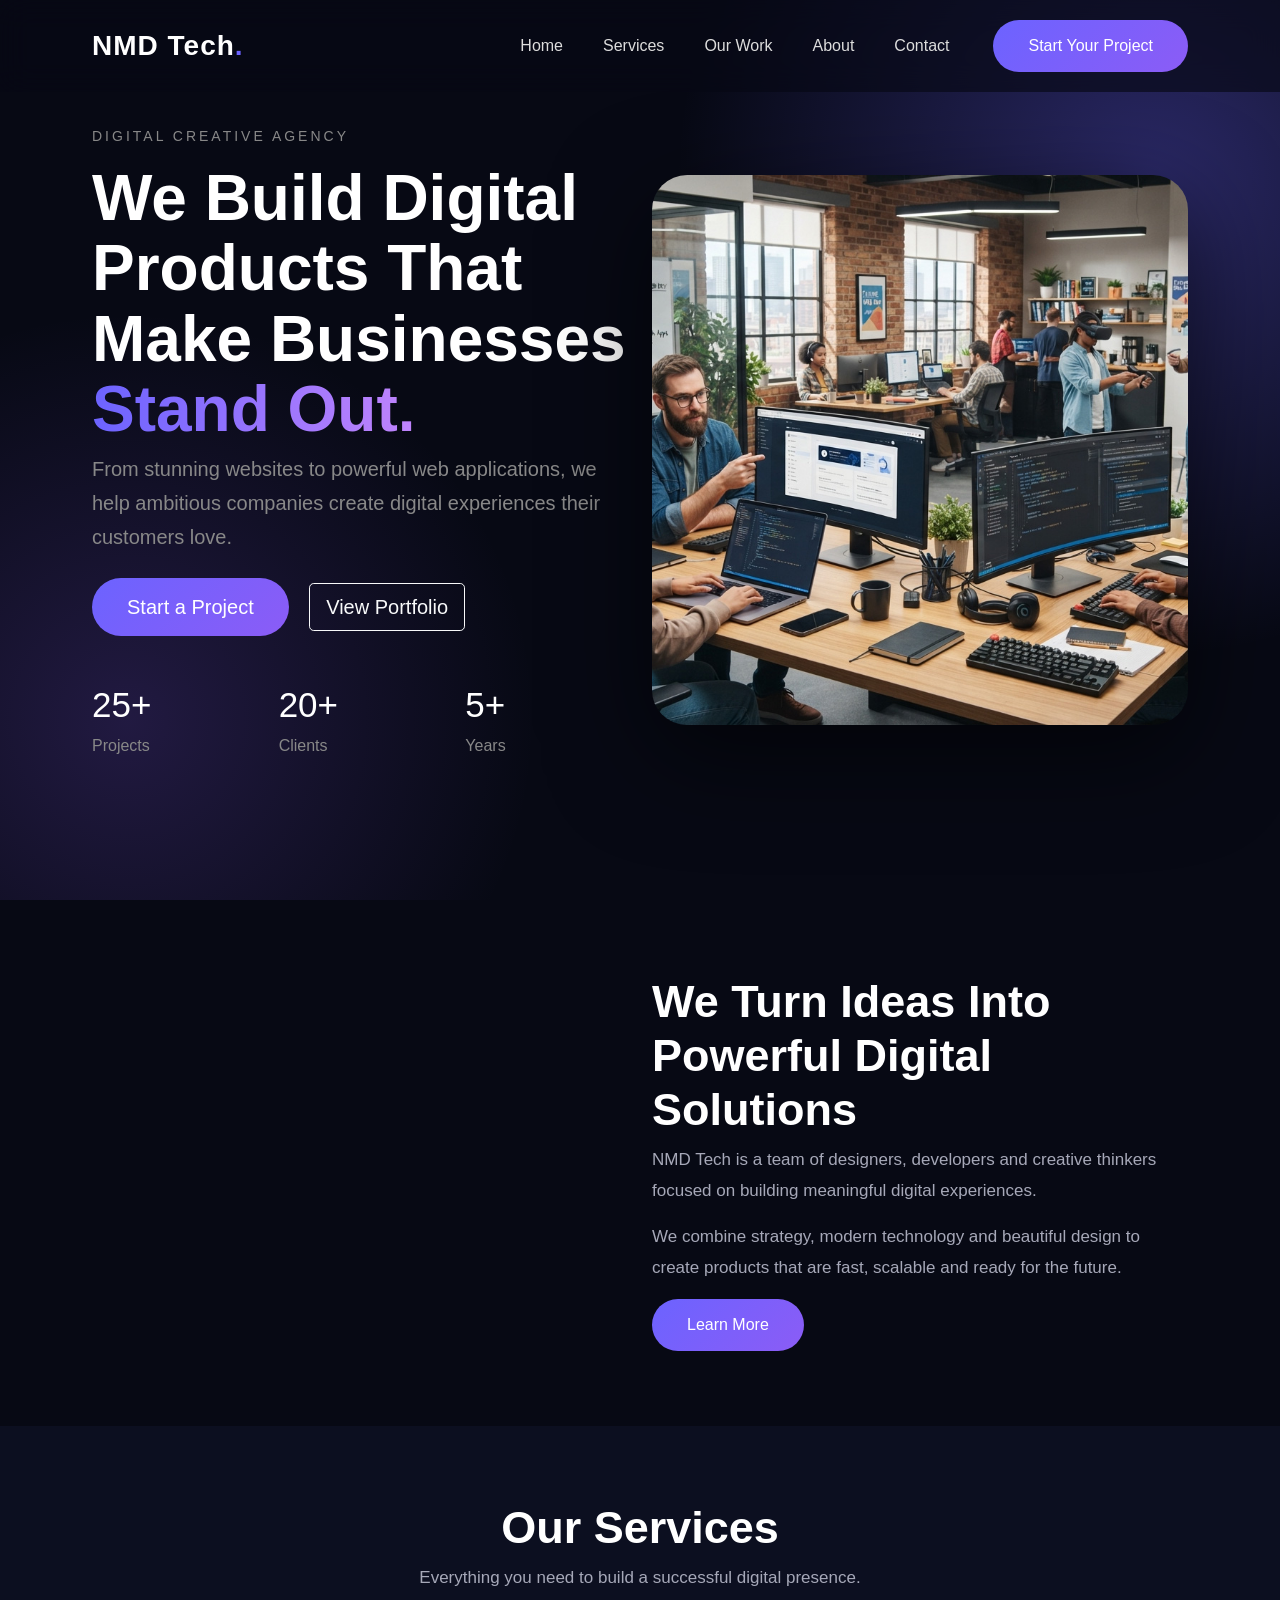
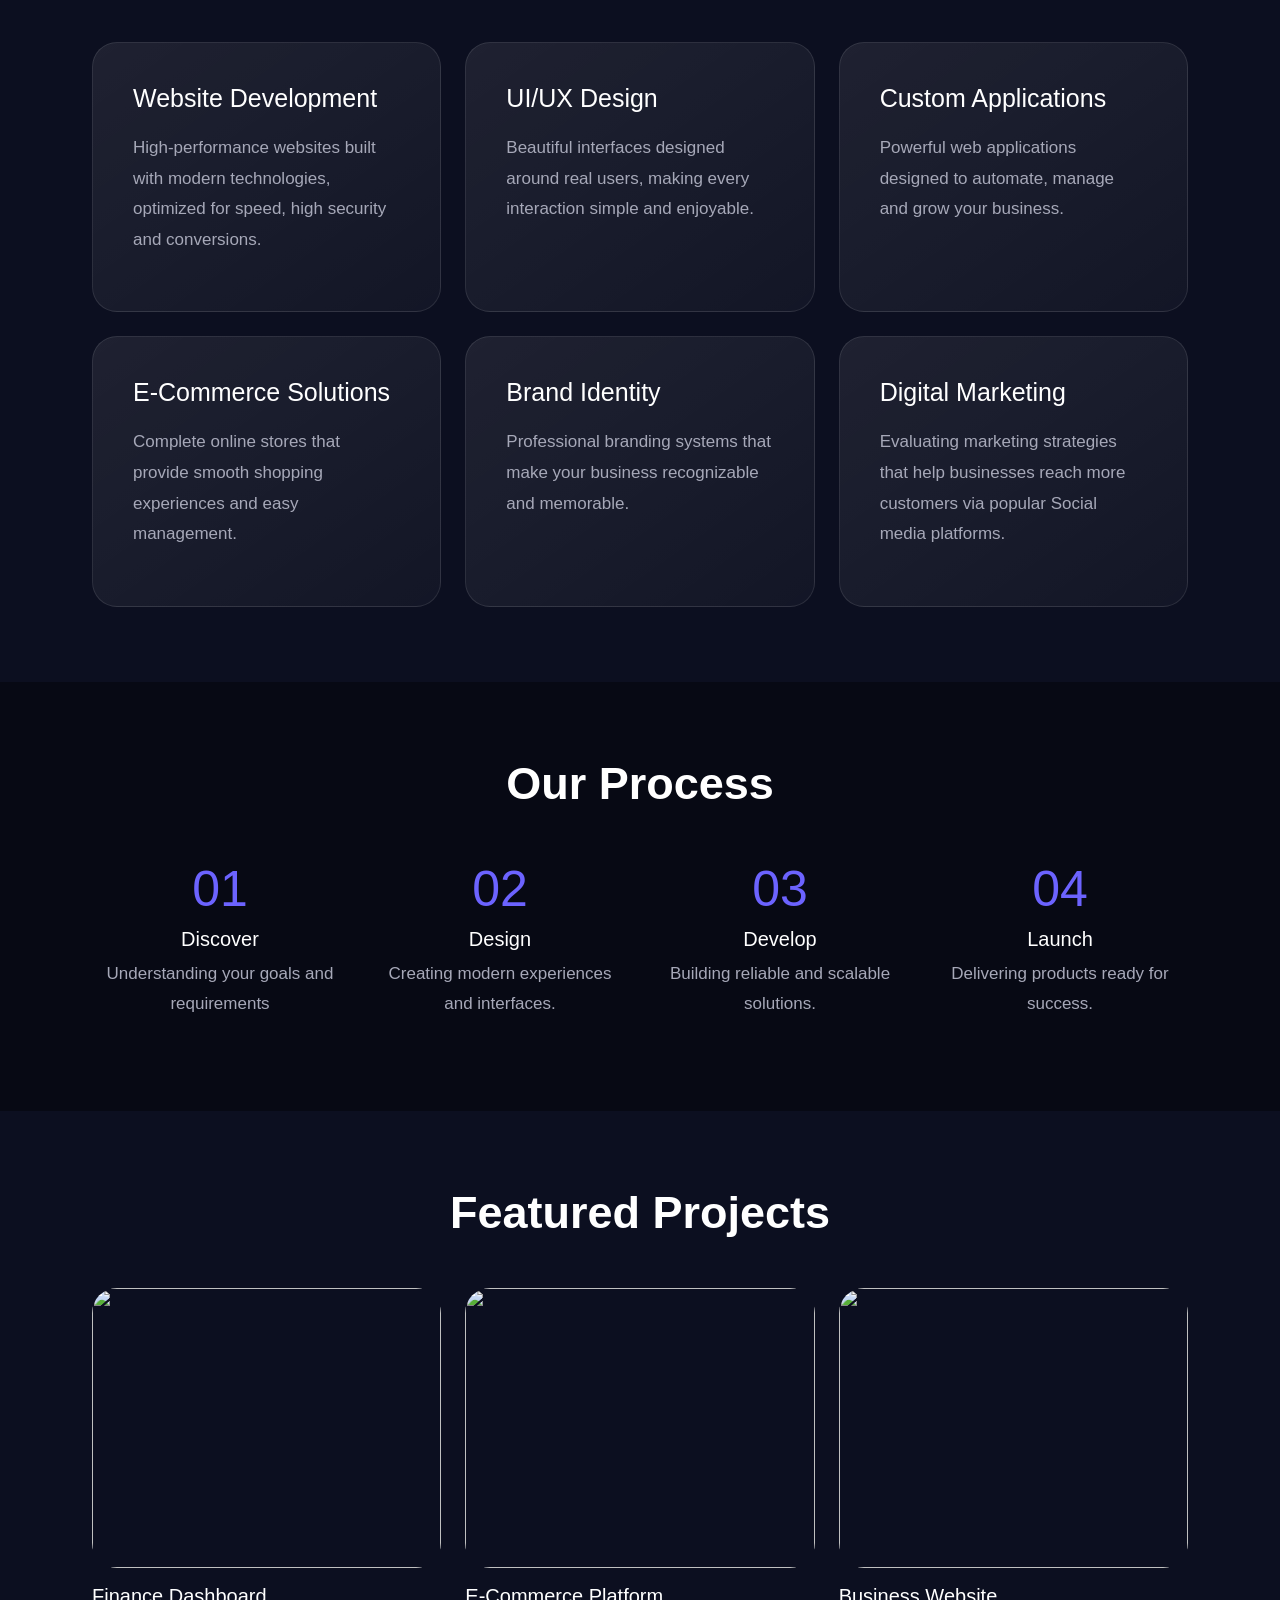
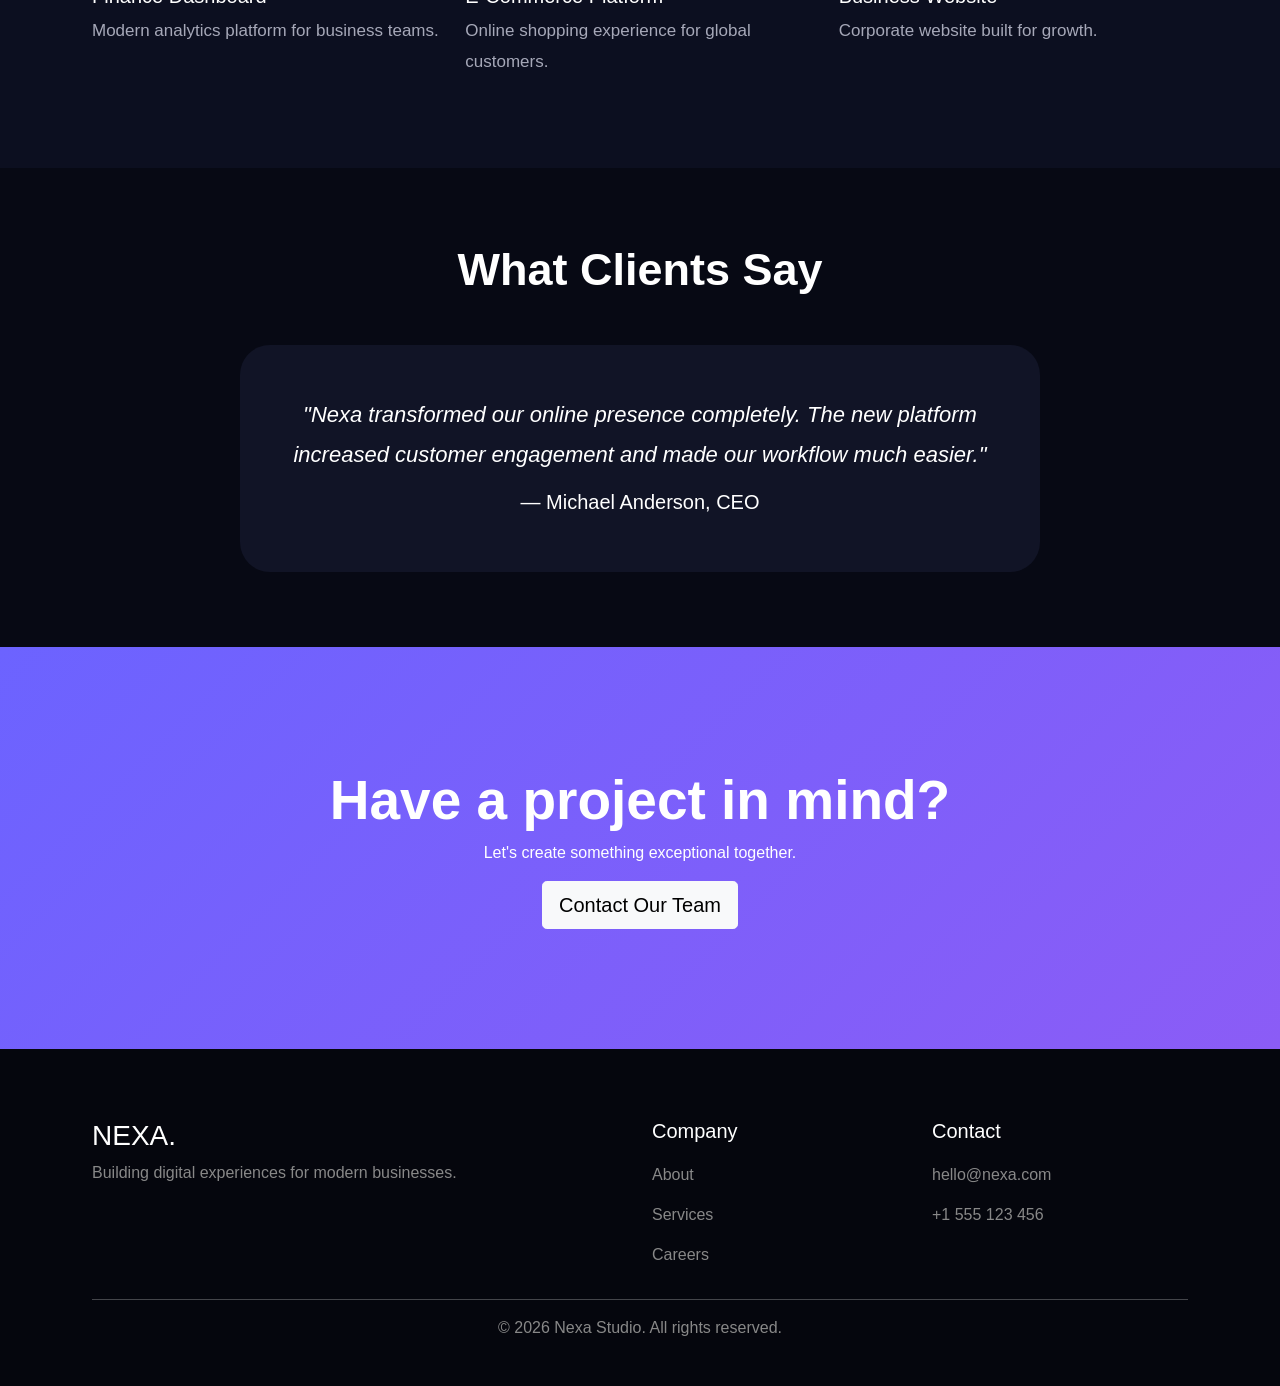
==== index.html @ 536f3138 "Fixed confliction" ====
<!DOCTYPE html>
<html lang="en">
<head>
    <meta charset="UTF-8">
    <meta name="viewport" content="width=device-width, initial-scale=1.0">
    <title>NMD Tech | Digital Experiences That Grow Brands</title>
    <link rel="stylesheet" href="/assets/css/bootstrap/bootstrap.css">
    <link rel="stylesheet" href="/assets/css/theme.css">
    <link rel="shortcut icon" href="favicon.ico" type="image/x-icon">
</head>

<body>

<!-- NAVBAR -->

<nav class="navbar navbar-expand-lg fixed-top navbar-dark">
    <div class="container">
        <a class="navbar-brand fw-bold fs-3" href="#">NMD Tech<span>.</span></a>
        <button class="navbar-toggler" data-bs-toggle="collapse" data-bs-target="#navbar">
            <span class="navbar-toggler-icon"></span>
        </button>

        <div class="collapse navbar-collapse" id="navbar">
            <ul class="navbar-nav ms-auto">
                <li class="nav-item">
                    <a class="nav-link" href="#">Home</a>
                </li>
                <li class="nav-item">
                    <a class="nav-link" href="#services">Services</a>
                </li>
                <li class="nav-item">
                    <a class="nav-link" href="#work">Our Work</a>
                </li>
                <li class="nav-item">
                    <a class="nav-link" href="#about">About</a>
                </li>
                <li class="nav-item">
                    <a class="nav-link" href="#contact">Contact</a>
                </li>
            </ul>
            <a class="btn btn-primary ms-lg-4">Start Your Project</a>
        </div>
    </div>
</nav>

<section class="hero">
    <div class="container py-5">
        <div class="row align-items-center">
            <div class="col-lg-6">
                <p class="badge-text">DIGITAL CREATIVE AGENCY</p>
                <h1>We Build Digital Products That Make Businesses <span>Stand Out.</span></h1>
                <p class="hero-text">From stunning websites to powerful web applications, we help ambitious companies create digital experiences their customers love.</p>

                <div class="mt-4">
                    <a href="#" class="btn btn-primary btn-lg me-3">Start a Project</a>
                    <a href="#" class="btn btn-outline-light btn-lg">View Portfolio</a>
                </div>

                <div class="row mt-5">
                    <div class="col-4">
                        <h3>25+</h3>
                        <p>Projects</p>
                    </div>
                    <div class="col-4">
                        <h3>20+</h3>
                        <p>Clients</p>
                    </div>
                    <div class="col-4">
                        <h3>5+</h3>
                        <p>Years</p>
                    </div>
                </div>
            </div>
            <div class="col-lg-6">
                <img class="hero-img" src="/assets/images/hero-cover.jpg" alt="">
            </div>
        </div>
    </div>
</section>


<section id="about" class="section">
    <div class="container">
        <div class="row align-items-center">
            <div class="col-lg-6">
                <img class="rounded-image" src="https://images.unsplash.com/photo-1552664730-d307ca884978" alt="">
            </div>

            <div class="col-lg-6">
                <h2>We Turn Ideas Into Powerful Digital Solutions</h2>
                <p>NMD Tech is a team of designers, developers and creative thinkers focused on building meaningful digital experiences.</p>
                <p>We combine strategy, modern technology and beautiful design to create products that are fast, scalable and ready for the future.</p>
                <a href="javascript:void(0)" class="btn btn-primary">Learn More</a>
            </div>

        </div>
    </div>
</section>


<!-- SERVICES -->
<section id="services" class="section dark-section">
    <div class="container">
        <h2 class="text-center">Our Services</h2>
        <p class="text-center subtitle">Everything you need to build a successful digital presence.</p>

        <div class="row g-4 mt-4">

            <div class="col-md-4">
                <div class="service-card">
                    <h4>Website Development</h4>
                    <p>High-performance websites built with modern technologies, optimized for speed, high security and conversions.</p>
                </div>
            </div>

            <div class="col-md-4">
                <div class="service-card">
                    <h4>UI/UX Design</h4>
                    <p>Beautiful interfaces designed around real users, making every interaction simple and enjoyable.</p>
                </div>
            </div>

            <div class="col-md-4">
                <div class="service-card">
                    <h4>Custom Applications</h4>
                    <p>Powerful web applications designed to automate, manage and grow your business.</p>
                </div>

            </div>

            <div class="col-md-4">
                <div class="service-card">
                    <h4>E-Commerce Solutions</h4>
                    <p>Complete online stores that provide smooth shopping experiences and easy management.</p>
                </div>
            </div>

            <div class="col-md-4">
                <div class="service-card">
                    <h4>Brand Identity</h4>
                    <p>Professional branding systems that make your business recognizable and memorable.</p>
                </div>
            </div>

            <div class="col-md-4">
                <div class="service-card">
                    <h4>Digital Marketing</h4>
                    <p>Evaluating marketing strategies that help businesses reach more customers via popular Social media platforms.</p>
                </div>
            </div>

        </div>
    </div>
</section>


<!-- PROCESS -->


<section class="section">


    <div class="container">


        <h2 class="text-center">Our Process</h2>



        <div class="row text-center mt-5">


            <div class="col-md-3">

                <h3>01</h3>

                <h5>Discover</h5>

                <p>Understanding your goals and requirements</p>

            </div>



            <div class="col-md-3">

                <h3>02</h3>

                <h5>Design</h5>

                <p>
                    Creating modern experiences and interfaces.
                </p>

            </div>



            <div class="col-md-3">

                <h3>03</h3>

                <h5>Develop</h5>

                <p>
                    Building reliable and scalable solutions.
                </p>

            </div>



            <div class="col-md-3">

                <h3>04</h3>

                <h5>Launch</h5>

                <p>
                    Delivering products ready for success.
                </p>

            </div>


        </div>

    </div>

</section>






<!-- WORK -->


<section id="work" class="dark-section section">


    <div class="container">


        <h2 class="text-center">
            Featured Projects
        </h2>



        <div class="row g-4 mt-4">


            <div class="col-md-4">

                <img class="project-img"
                     src="https://images.unsplash.com/photo-1460925895917-afdab827c52f">


                <h5 class="mt-3">
                    Finance Dashboard
                </h5>

                <p>
                    Modern analytics platform for business teams.
                </p>

            </div>



            <div class="col-md-4">

                <img class="project-img"
                     src="https://images.unsplash.com/photo-1559028012-481c04fa702d">


                <h5 class="mt-3">
                    E-Commerce Platform
                </h5>

                <p>
                    Online shopping experience for global customers.
                </p>

            </div>



            <div class="col-md-4">

                <img class="project-img"
                     src="https://images.unsplash.com/photo-1498050108023-c5249f4df085">


                <h5 class="mt-3">
                    Business Website
                </h5>

                <p>
                    Corporate website built for growth.
                </p>

            </div>


        </div>


    </div>

</section>






<!-- TESTIMONIAL -->


<section class="section">


    <div class="container text-center">


        <h2>
            What Clients Say
        </h2>


        <div class="testimonial mt-5">

            <p>
                "Nexa transformed our online presence completely.
                The new platform increased customer engagement and
                made our workflow much easier."
            </p>


            <h5>
                — Michael Anderson, CEO
            </h5>


        </div>


    </div>

</section>






<!-- CTA -->


<section id="contact" class="cta">


    <div class="container text-center">


        <h2>
            Have a project in mind?
        </h2>


        <p>
            Let's create something exceptional together.
        </p>


        <a class="btn btn-light btn-lg">
            Contact Our Team
        </a>


    </div>


</section>






<footer>


    <div class="container">


        <div class="row">


            <div class="col-md-6">

                <h3>
                    NEXA.
                </h3>

                <p>
                    Building digital experiences for modern businesses.
                </p>

            </div>


            <div class="col-md-3">

                <h5>
                    Company
                </h5>

                <p>About</p>
                <p>Services</p>
                <p>Careers</p>

            </div>


            <div class="col-md-3">

                <h5>
                    Contact
                </h5>

                <p>
                    hello@nexa.com
                </p>

                <p>
                    +1 555 123 456
                </p>

            </div>


        </div>


        <hr>


        <p class="text-center">
            © 2026 Nexa Studio. All rights reserved.
        </p>


    </div>


</footer>



<script src="/assets/js/bootstrap/bootstrap.bundle.min.js"></script>
<script src="/assets/js/user.js"></script>
</body>
</html>
---- assets/css/theme.css ----
:root {
    --primary: #6c63ff;
    --secondary: #8b5cf6;
    --dark: #070914;
    --dark-card: #111426;
    --text-muted: #a6a8b8;
}

* {
    margin:0;
    padding:0;
    box-sizing:border-box;
}

body {
    background:var(--dark);
    color:white;
    font-family: "Inter", "Segoe UI", Arial, sans-serif;
    overflow-x:hidden;
}

/* =====================
 BUTTONS
===================== */

.btn-primary {
    background: linear-gradient(135deg, #6c63ff, #8b5cf6);
    border:none;
    padding: 14px 35px;
    border-radius:50px;
}

.btn-primary:hover {
    transform:translateY(-3px);
}

/* =====================
 SECTIONS
===================== */

.section {
    padding:75px 0;
}

.dark-section {
    background:#0c0f20;
}

.section h2 {
    font-size:45px;
    font-weight:800;
}

.subtitle {
    color:var(--text-muted);
}


/* =====================
   NAVBAR
===================== */

.navbar {
    padding:20px 0;
    background: rgba(7,9,20,.65);
    backdrop-filter:blur(15px);
}

.navbar-brand {
    letter-spacing:1px;
}

.navbar-brand span {
    color:var(--primary);
}


.nav-link {
    color:#ddd !important;
    margin:0 12px;
    transition:.3s;
}

.nav-link:hover {
    color:white !important;
}

/* =====================
 HERO
===================== */

.hero {
    min-height:100vh;
    display:flex;
    align-items:center;
    background:
            radial-gradient(circle at 90% 20%, rgba(108,99,255,.35), transparent 35%),
            radial-gradient(circle at 10% 80%, rgba(139,92,246,.2), transparent 30%);
}

.badge-text {
    color:#aaa;
    letter-spacing:3px;
    font-size:14px;
}

.hero h1 {
    font-size:clamp(38px,5vw,65px);
    font-weight:800;
    line-height:1.1;
}

.hero h1 span {
    background: linear-gradient(90deg, #6c63ff, #c084fc);
    -webkit-background-clip:text;
    color:transparent;
}

.hero-text {
    color:var(--text-muted);
    font-size:20px;
    max-width:600px;
    line-height:1.7;
}

.hero-img {
    width:100%;
    height:550px;
    object-fit:cover;
    border-radius:35px;
    box-shadow: 0 30px 100px rgba(0,0,0,.6);
}

.hero h3 {
    color:white;
    font-size:35px;
}

.hero .row p {
    color:#888;
}


/* =====================
 ABOUT
===================== */

.rounded-image {
    width:100%;
    border-radius:30px;
}

.section p {
    color:var(--text-muted);
    line-height:1.8;
    font-size:17px;
}


/* =====================
 SERVICES
===================== */

.service-card {
    height:100%;
    padding:40px;
    background: linear-gradient(145deg, rgba(255,255,255,.08), rgba(255,255,255,.03));
    border: 1px solid rgba(255,255,255,.1);
    border-radius:25px;
    transition:.35s;
}

.service-card:hover {
    transform: translateY(-12px);
    border-color: rgba(108,99,255,.8);
    box-shadow: 0 20px 50px rgba(0,0,0,.3);
}

.service-card h4 {
    font-size:25px;
    margin-bottom:20px;
}



/* =====================
 PROCESS
===================== */


.section h3 {


    color:var(--primary);

    font-size:50px;


}



/* =====================
 PROJECTS
===================== */


.project-img {


    width:100%;

    height:280px;

    object-fit:cover;


    border-radius:25px;


    transition:.4s;


}



.project-img:hover {


    transform:scale(1.05);


}





/* =====================
 TESTIMONIAL
===================== */


.testimonial {


    max-width:800px;

    margin:auto;


    background:#111426;


    padding:50px;


    border-radius:30px;


}



.testimonial p {


    font-size:22px;

    color:white;

    font-style:italic;


}





/* =====================
 CTA
===================== */


.cta {


    padding:120px 0;


    background:


            linear-gradient(

                    135deg,

                    #6c63ff,

                    #8b5cf6

            );


}



.cta h2 {


    font-size:55px;

    font-weight:800;

}





/* =====================
 FOOTER
===================== */


footer {


    background:#05060d;


    padding:70px 0 30px;


}



footer h3 {


    color:white;

}



footer h5 {


    color:white;

    margin-bottom:20px;


}



footer p {


    color:#888;


}




/* =====================
 RESPONSIVE
===================== */


@media(max-width:991px){


    .hero {

        padding-top:120px;

    }


    .hero-img {

        margin-top:50px;

        height:400px;

    }


    .section h2 {

        font-size:35px;

    }



    .cta h2 {

        font-size:38px;

    }



}
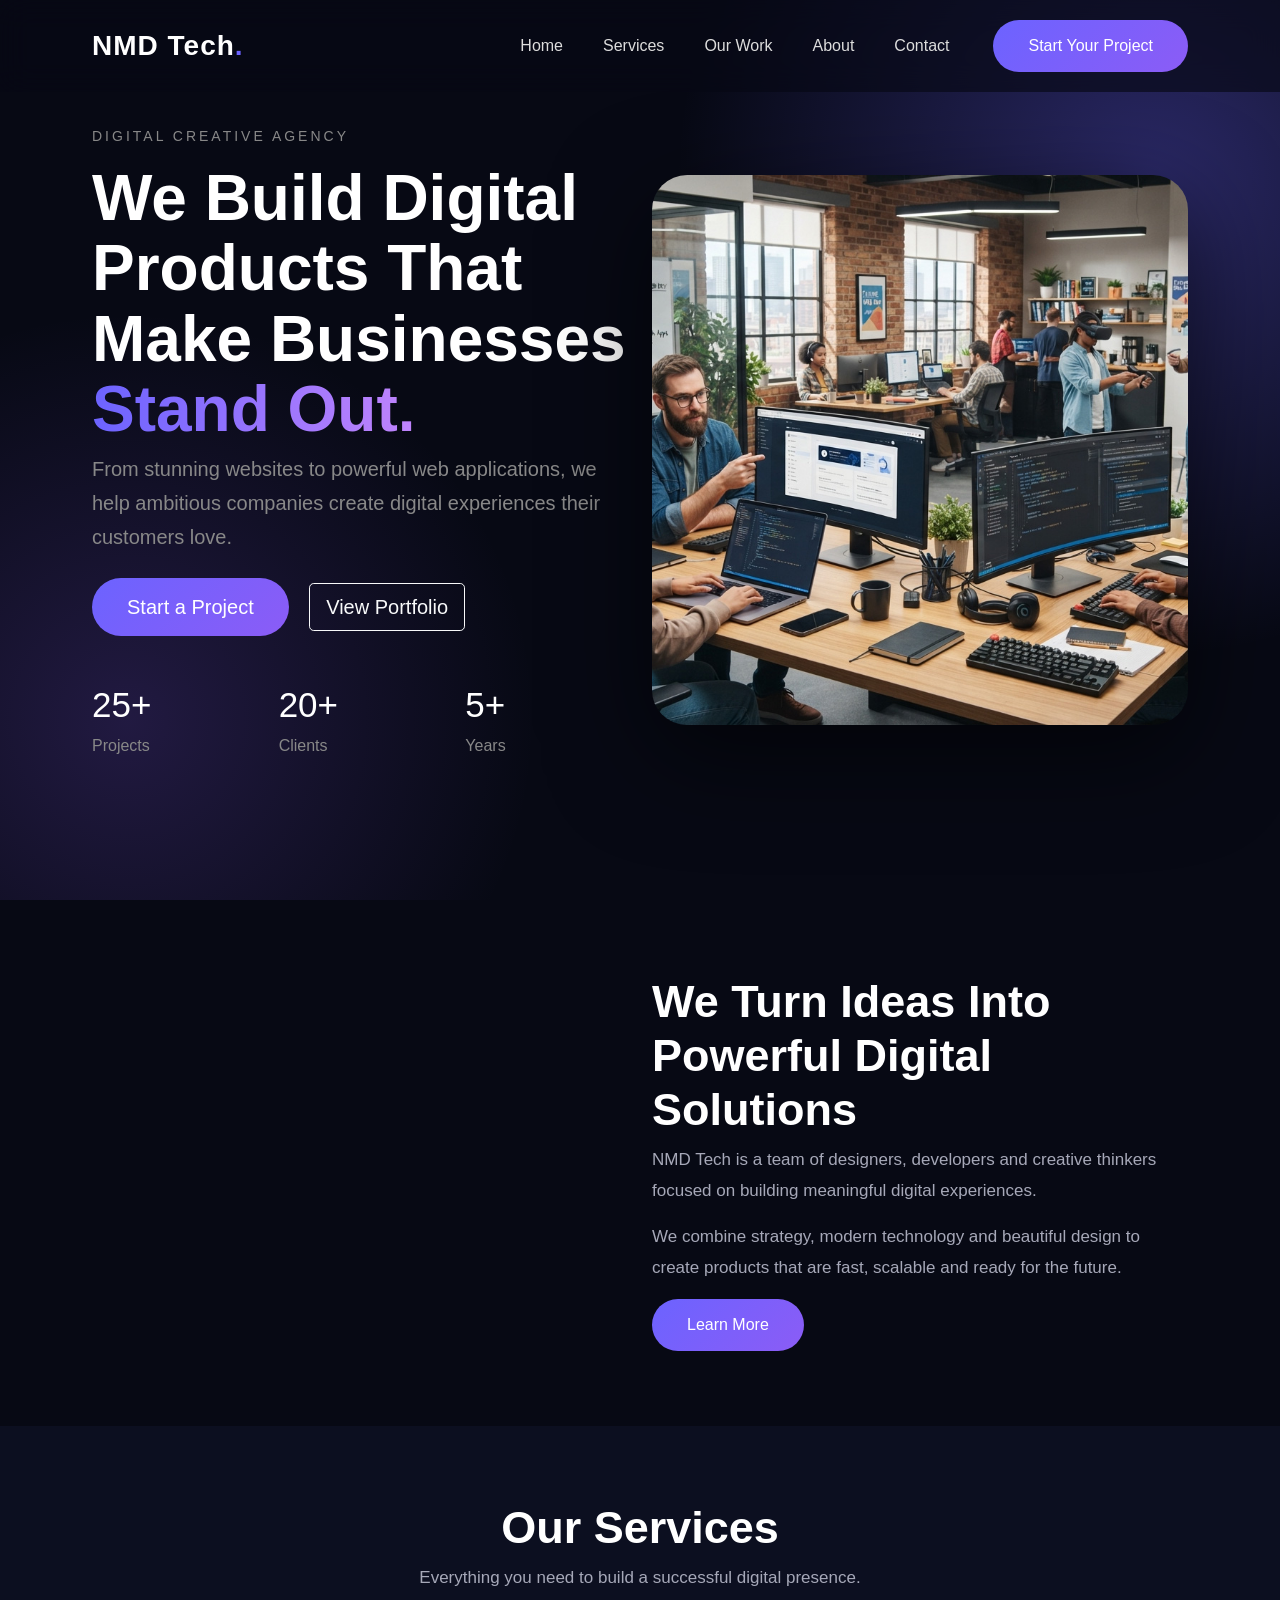
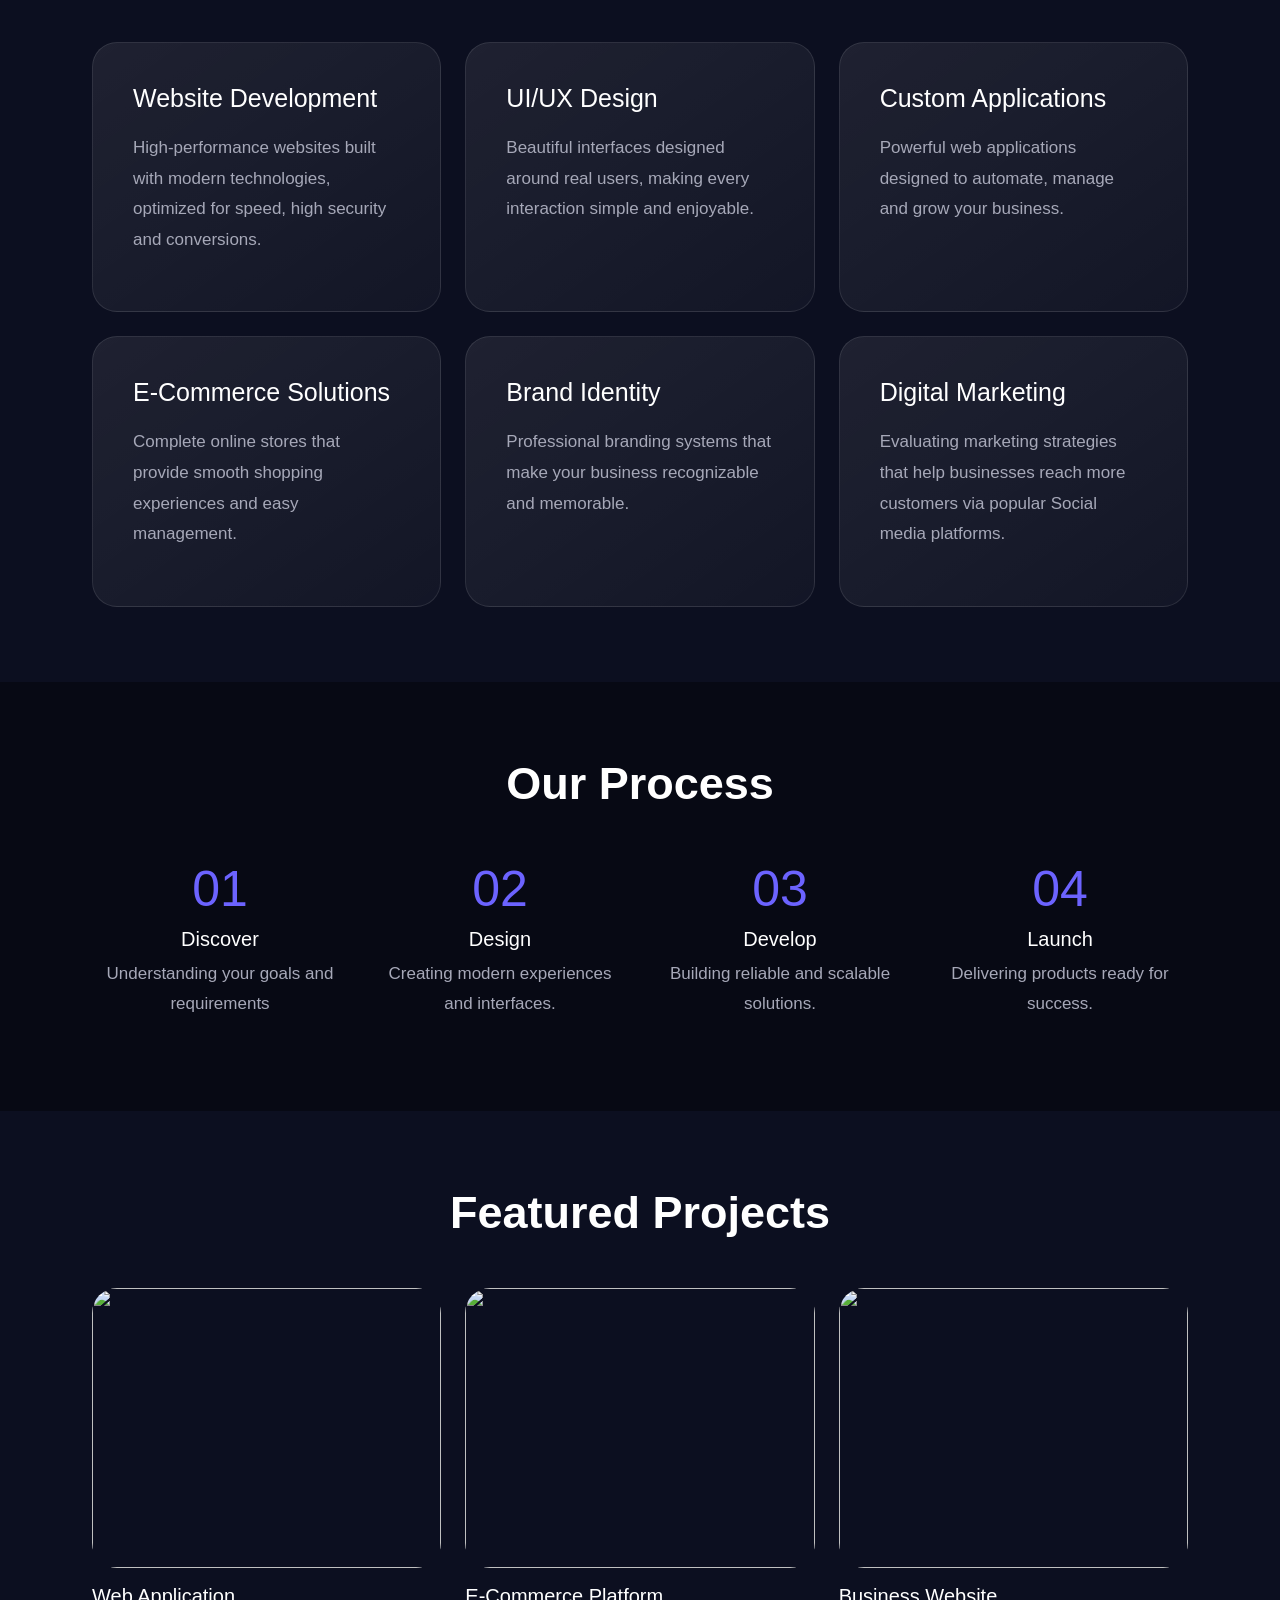
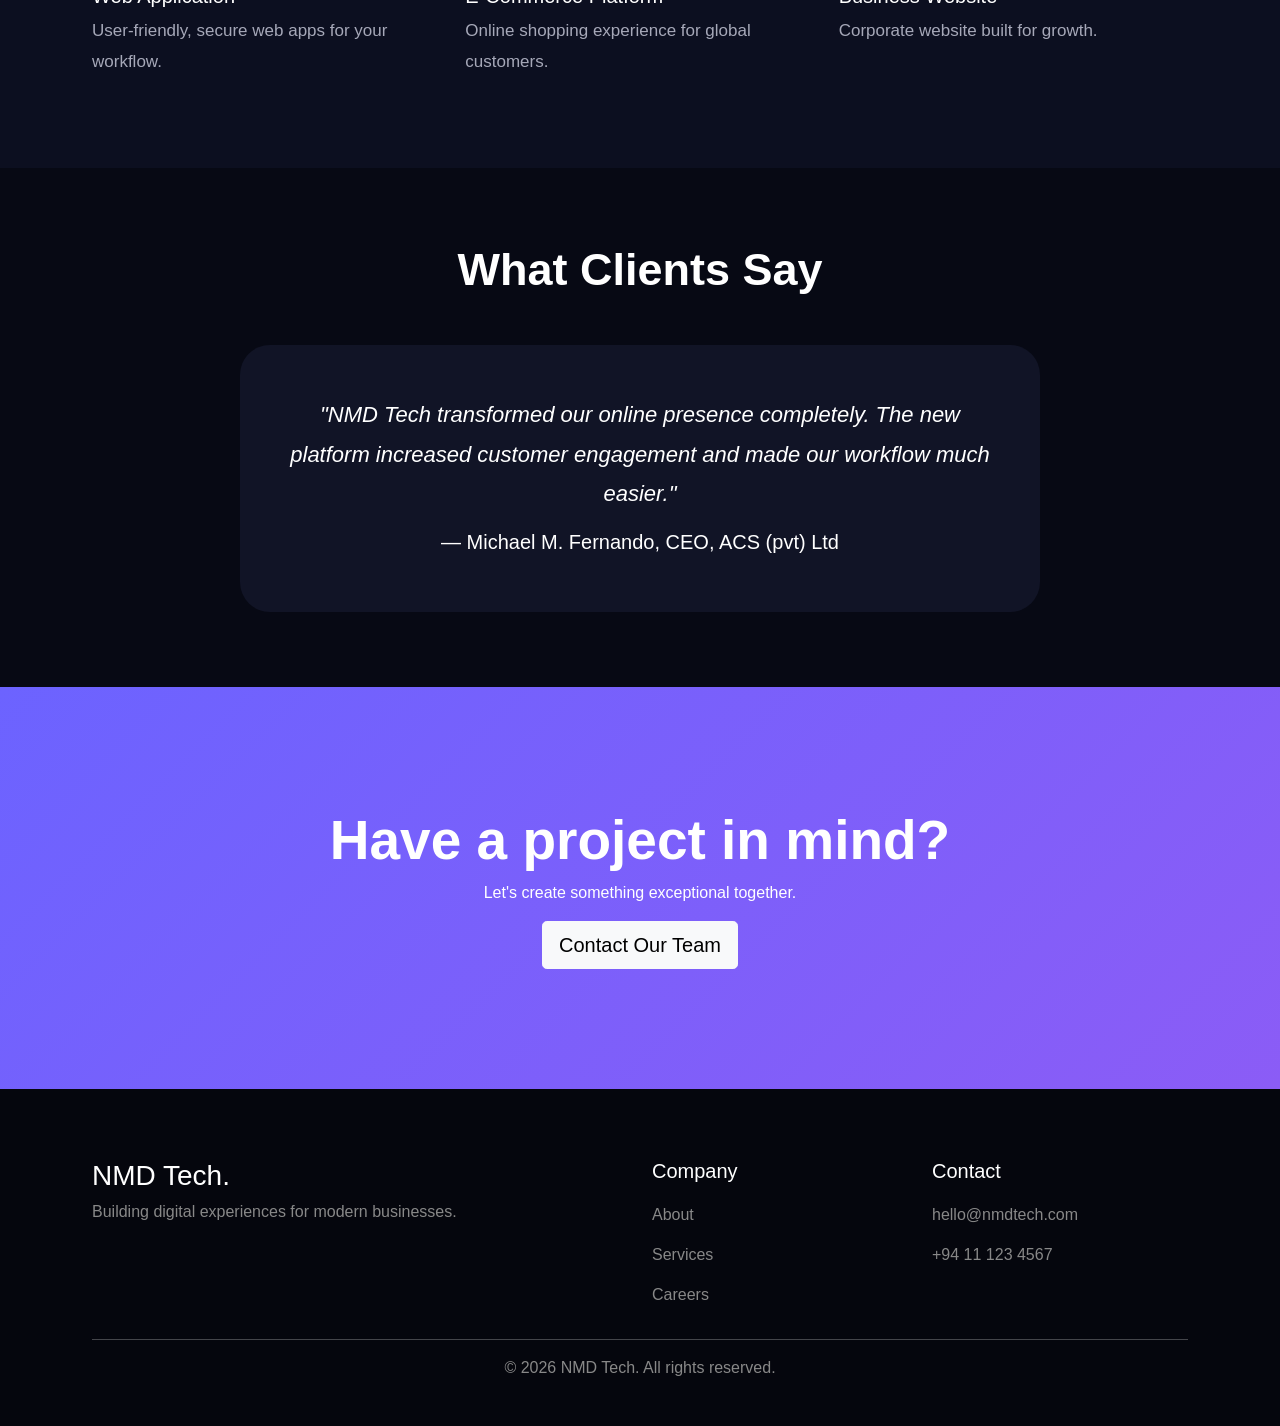
==== commit 04274e4e: "Refactored hompage to customer need" ====
--- a/index.html
+++ b/index.html
@@ -153,313 +153,114 @@
     </div>
 </section>
 
-
 <!-- PROCESS -->
 
-
 <section class="section">
-
-
-    <div class="container">
-
-
+    <div class="container">
         <h2 class="text-center">Our Process</h2>
-
-
-
         <div class="row text-center mt-5">
 
-
-            <div class="col-md-3">
-
+            <div class="col-md-3">
                 <h3>01</h3>
-
                 <h5>Discover</h5>
-
                 <p>Understanding your goals and requirements</p>
-
-            </div>
-
-
-
-            <div class="col-md-3">
-
+            </div>
+
+            <div class="col-md-3">
                 <h3>02</h3>
-
                 <h5>Design</h5>
-
-                <p>
-                    Creating modern experiences and interfaces.
-                </p>
-
-            </div>
-
-
-
-            <div class="col-md-3">
-
+                <p>Creating modern experiences and interfaces.</p>
+            </div>
+
+            <div class="col-md-3">
                 <h3>03</h3>
-
                 <h5>Develop</h5>
-
-                <p>
-                    Building reliable and scalable solutions.
-                </p>
-
-            </div>
-
-
-
-            <div class="col-md-3">
-
+                <p>Building reliable and scalable solutions.</p>
+            </div>
+
+            <div class="col-md-3">
                 <h3>04</h3>
-
                 <h5>Launch</h5>
-
-                <p>
-                    Delivering products ready for success.
-                </p>
-
-            </div>
-
-
-        </div>
-
-    </div>
-
-</section>
-
-
-
-
-
+                <p>Delivering products ready for success.</p>
+            </div>
+
+        </div>
+    </div>
+</section>
 
 <!-- WORK -->
-
-
 <section id="work" class="dark-section section">
-
-
-    <div class="container">
-
-
-        <h2 class="text-center">
-            Featured Projects
-        </h2>
-
-
-
+    <div class="container">
+        <h2 class="text-center">Featured Projects</h2>
         <div class="row g-4 mt-4">
 
-
-            <div class="col-md-4">
-
-                <img class="project-img"
-                     src="https://images.unsplash.com/photo-1460925895917-afdab827c52f">
-
-
-                <h5 class="mt-3">
-                    Finance Dashboard
-                </h5>
-
-                <p>
-                    Modern analytics platform for business teams.
-                </p>
-
-            </div>
-
-
-
-            <div class="col-md-4">
-
-                <img class="project-img"
-                     src="https://images.unsplash.com/photo-1559028012-481c04fa702d">
-
-
-                <h5 class="mt-3">
-                    E-Commerce Platform
-                </h5>
-
-                <p>
-                    Online shopping experience for global customers.
-                </p>
-
-            </div>
-
-
-
-            <div class="col-md-4">
-
-                <img class="project-img"
-                     src="https://images.unsplash.com/photo-1498050108023-c5249f4df085">
-
-
-                <h5 class="mt-3">
-                    Business Website
-                </h5>
-
-                <p>
-                    Corporate website built for growth.
-                </p>
-
-            </div>
-
-
-        </div>
-
-
-    </div>
-
-</section>
-
-
-
-
-
+            <div class="col-md-4">
+                <img class="project-img" src="https://images.unsplash.com/photo-1460925895917-afdab827c52f" alt="">
+                <h5 class="mt-3">Web Application</h5>
+                <p>User-friendly, secure web apps for your workflow.</p>
+            </div>
+
+            <div class="col-md-4">
+                <img class="project-img" src="https://images.unsplash.com/photo-1559028012-481c04fa702d" alt="">
+                <h5 class="mt-3">E-Commerce Platform</h5>
+                <p>Online shopping experience for global customers.</p>
+            </div>
+
+
+            <div class="col-md-4">
+                <img class="project-img" src="https://images.unsplash.com/photo-1498050108023-c5249f4df085" alt="">
+                <h5 class="mt-3">Business Website</h5>
+                <p>Corporate website built for growth.</p>
+            </div>
+
+        </div>
+    </div>
+</section>
 
 <!-- TESTIMONIAL -->
-
-
 <section class="section">
-
-
     <div class="container text-center">
-
-
-        <h2>
-            What Clients Say
-        </h2>
-
-
+        <h2>What Clients Say</h2>
         <div class="testimonial mt-5">
-
-            <p>
-                "Nexa transformed our online presence completely.
-                The new platform increased customer engagement and
-                made our workflow much easier."
-            </p>
-
-
-            <h5>
-                — Michael Anderson, CEO
-            </h5>
-
-
-        </div>
-
-
-    </div>
-
-</section>
-
-
-
-
-
+            <p>"NMD Tech transformed our online presence completely. The new platform increased customer engagement and made our workflow much easier."</p>
+            <h5>— Michael M. Fernando, CEO, ACS (pvt) Ltd</h5>
+        </div>
+    </div>
+</section>
 
 <!-- CTA -->
-
-
 <section id="contact" class="cta">
-
-
     <div class="container text-center">
-
-
-        <h2>
-            Have a project in mind?
-        </h2>
-
-
-        <p>
-            Let's create something exceptional together.
-        </p>
-
-
-        <a class="btn btn-light btn-lg">
-            Contact Our Team
-        </a>
-
-
-    </div>
-
-
-</section>
-
-
-
-
+        <h2>Have a project in mind?</h2>
+        <p>Let's create something exceptional together.</p>
+        <a class="btn btn-light btn-lg">Contact Our Team</a>
+    </div>
+</section>
 
 
 <footer>
-
-
-    <div class="container">
-
-
+    <div class="container">
         <div class="row">
-
-
             <div class="col-md-6">
-
-                <h3>
-                    NEXA.
-                </h3>
-
-                <p>
-                    Building digital experiences for modern businesses.
-                </p>
-
-            </div>
-
-
-            <div class="col-md-3">
-
-                <h5>
-                    Company
-                </h5>
-
+                <h3>NMD Tech.</h3>
+                <p>Building digital experiences for modern businesses.</p>
+            </div>
+            <div class="col-md-3">
+                <h5>Company</h5>
                 <p>About</p>
                 <p>Services</p>
                 <p>Careers</p>
-
-            </div>
-
-
-            <div class="col-md-3">
-
-                <h5>
-                    Contact
-                </h5>
-
-                <p>
-                    hello@nexa.com
-                </p>
-
-                <p>
-                    +1 555 123 456
-                </p>
-
-            </div>
-
-
-        </div>
-
-
+            </div>
+            <div class="col-md-3">
+                <h5>Contact</h5>
+                <p>hello@nmdtech.com</p>
+                <p>+94 11 123 4567</p>
+            </div>
+        </div>
         <hr>
-
-
-        <p class="text-center">
-            © 2026 Nexa Studio. All rights reserved.
-        </p>
-
-
-    </div>
-
-
+        <p class="text-center">&copy; 2026 NMD Tech. All rights reserved.</p>
+    </div>
 </footer>
-
-
 
 <script src="/assets/js/bootstrap/bootstrap.bundle.min.js"></script>
 <script src="/assets/js/user.js"></script>
--- a/assets/css/theme.css
+++ b/assets/css/theme.css
@@ -189,53 +189,29 @@
 
 
 .section h3 {
-
-
     color:var(--primary);
-
     font-size:50px;
-
-
-}
-
-
+}
+
+.text-success-mod {
+    color: aquamarine !important;
+}
 
 /* =====================
  PROJECTS
 ===================== */
 
-
 .project-img {
-
-
     width:100%;
-
     height:280px;
-
     object-fit:cover;
-
-
     border-radius:25px;
-
-
     transition:.4s;
-
-
-}
-
-
+}
 
 .project-img:hover {
-
-
     transform:scale(1.05);
-
-
-}
-
-
-
-
+}
 
 /* =====================
  TESTIMONIAL
@@ -243,172 +219,72 @@
 
 
 .testimonial {
-
-
     max-width:800px;
-
     margin:auto;
-
-
     background:#111426;
-
-
     padding:50px;
-
-
     border-radius:30px;
-
-
-}
-
-
+}
 
 .testimonial p {
-
-
     font-size:22px;
-
-    color:white;
-
+    color:white;
     font-style:italic;
-
-
-}
-
-
-
-
+}
 
 /* =====================
  CTA
 ===================== */
-
-
 .cta {
-
-
     padding:120px 0;
-
-
-    background:
-
-
-            linear-gradient(
-
-                    135deg,
-
-                    #6c63ff,
-
-                    #8b5cf6
-
-            );
-
-
-}
-
-
+    background: linear-gradient(135deg, #6c63ff, #8b5cf6);
+}
 
 .cta h2 {
-
-
     font-size:55px;
-
     font-weight:800;
-
-}
-
-
-
-
+}
 
 /* =====================
  FOOTER
 ===================== */
-
-
 footer {
-
-
     background:#05060d;
-
-
     padding:70px 0 30px;
-
-
-}
-
-
+}
 
 footer h3 {
-
-
-    color:white;
-
-}
-
-
+    color:white;
+}
 
 footer h5 {
-
-
-    color:white;
-
+    color:white;
     margin-bottom:20px;
-
-
-}
-
-
+}
 
 footer p {
-
-
     color:#888;
-
-
-}
-
-
-
+}
 
 /* =====================
  RESPONSIVE
 ===================== */
 
-
 @media(max-width:991px){
-
-
     .hero {
-
         padding-top:120px;
-
-    }
-
+    }
 
     .hero-img {
-
         margin-top:50px;
-
         height:400px;
-
-    }
-
+    }
 
     .section h2 {
-
         font-size:35px;
-
-    }
-
-
+    }
 
     .cta h2 {
-
         font-size:38px;
-
-    }
-
-
-
+    }
 }
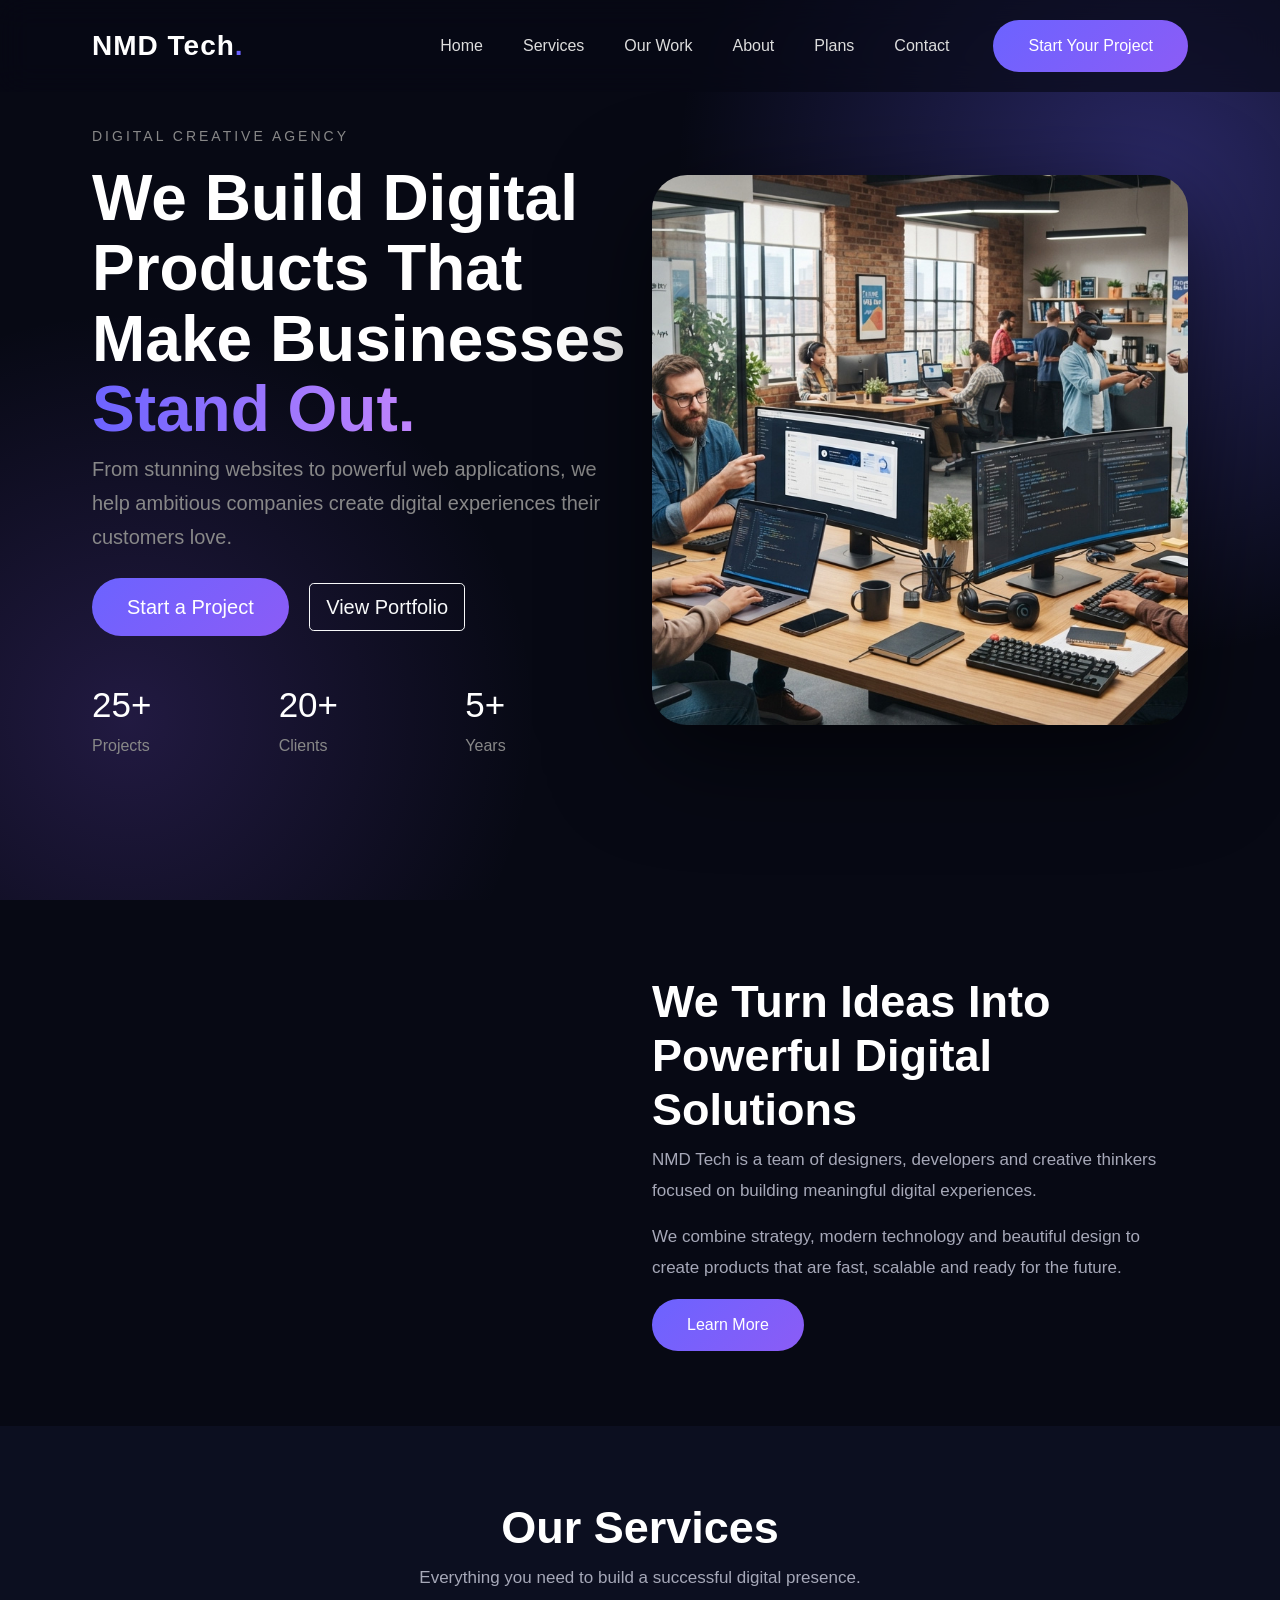
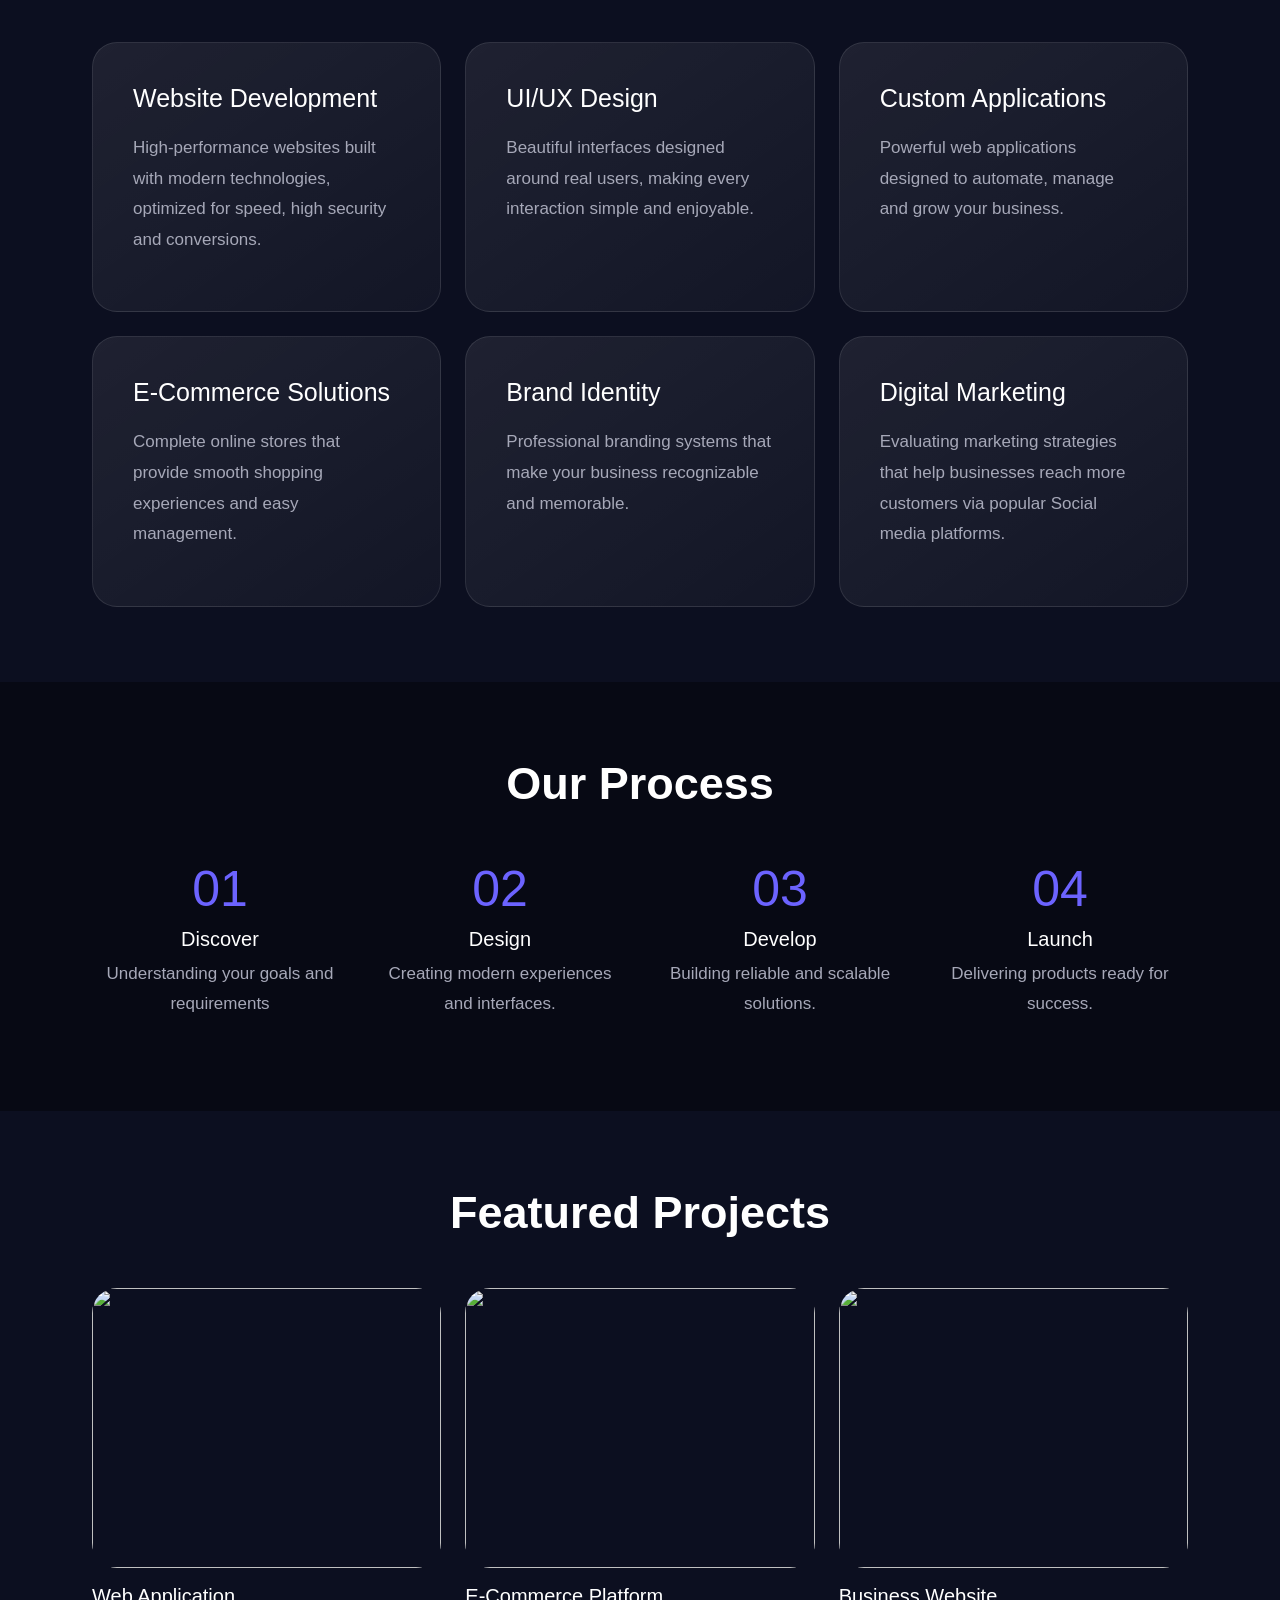
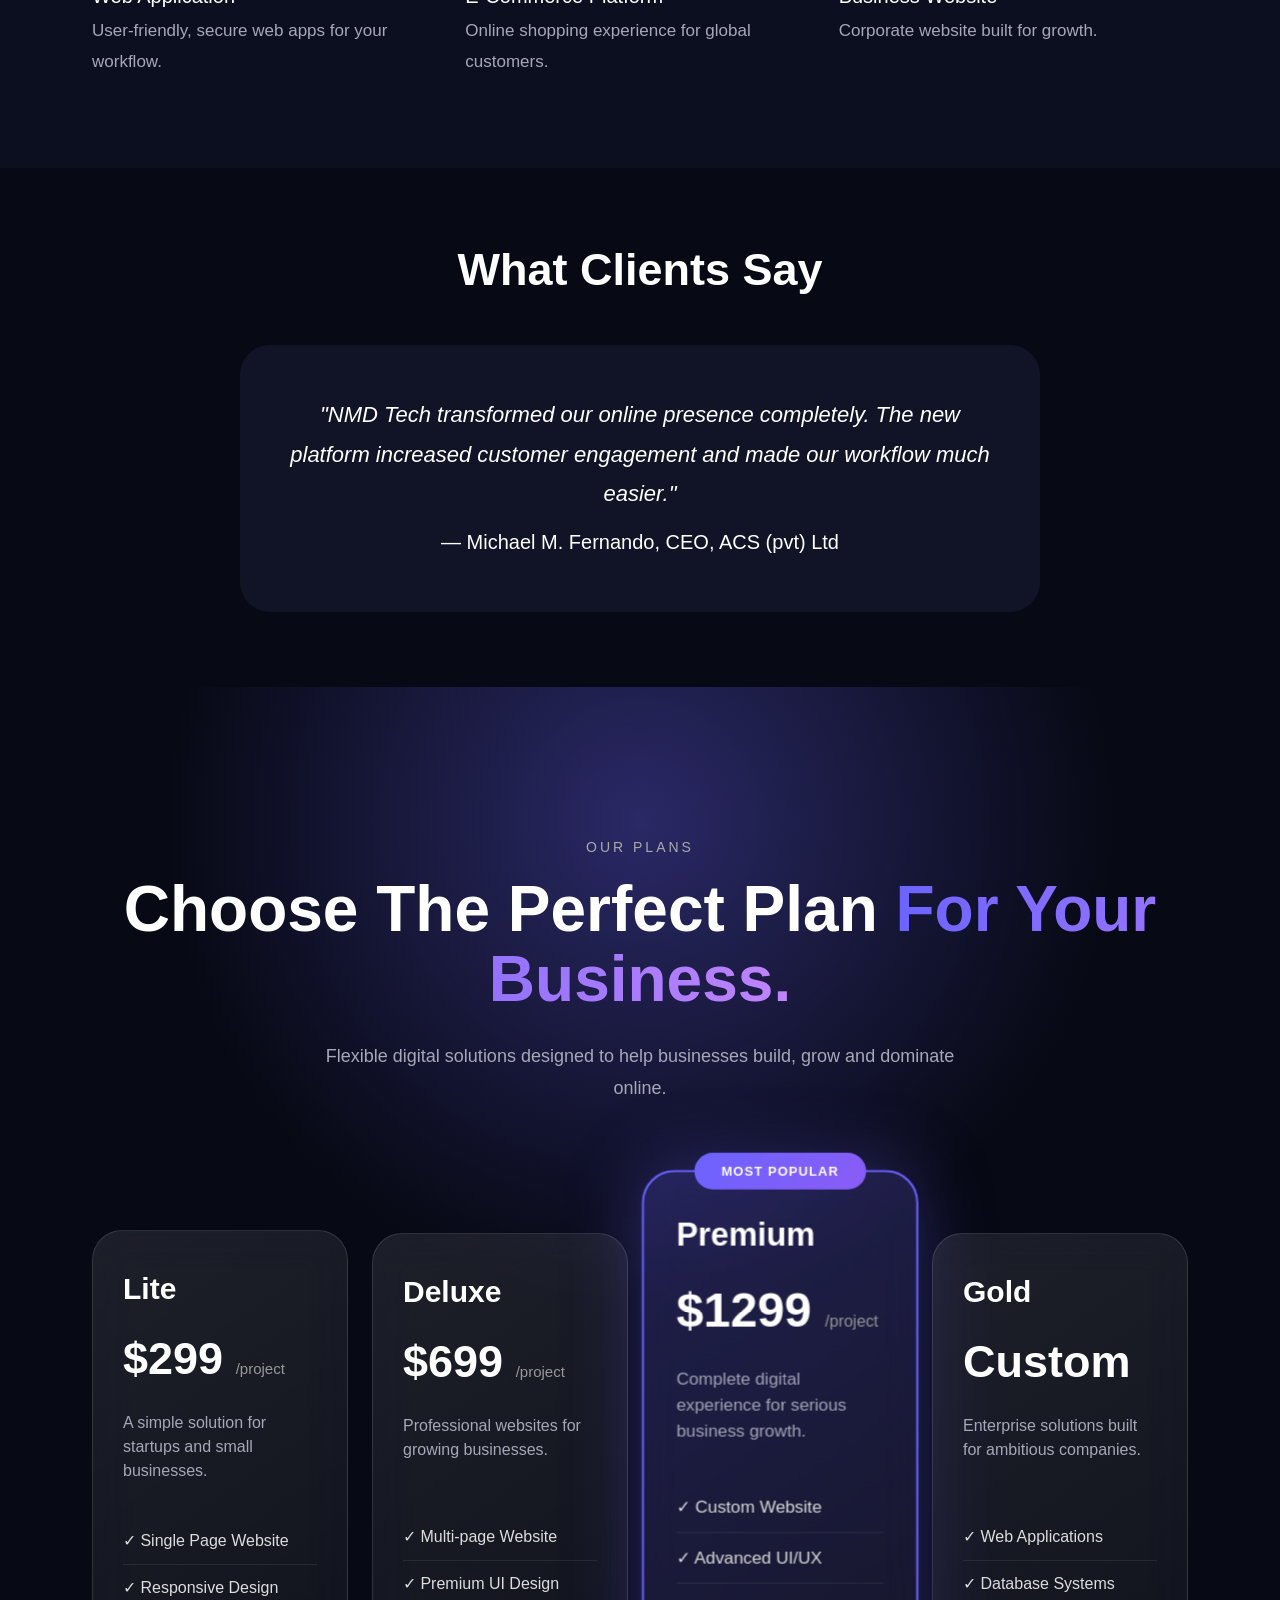
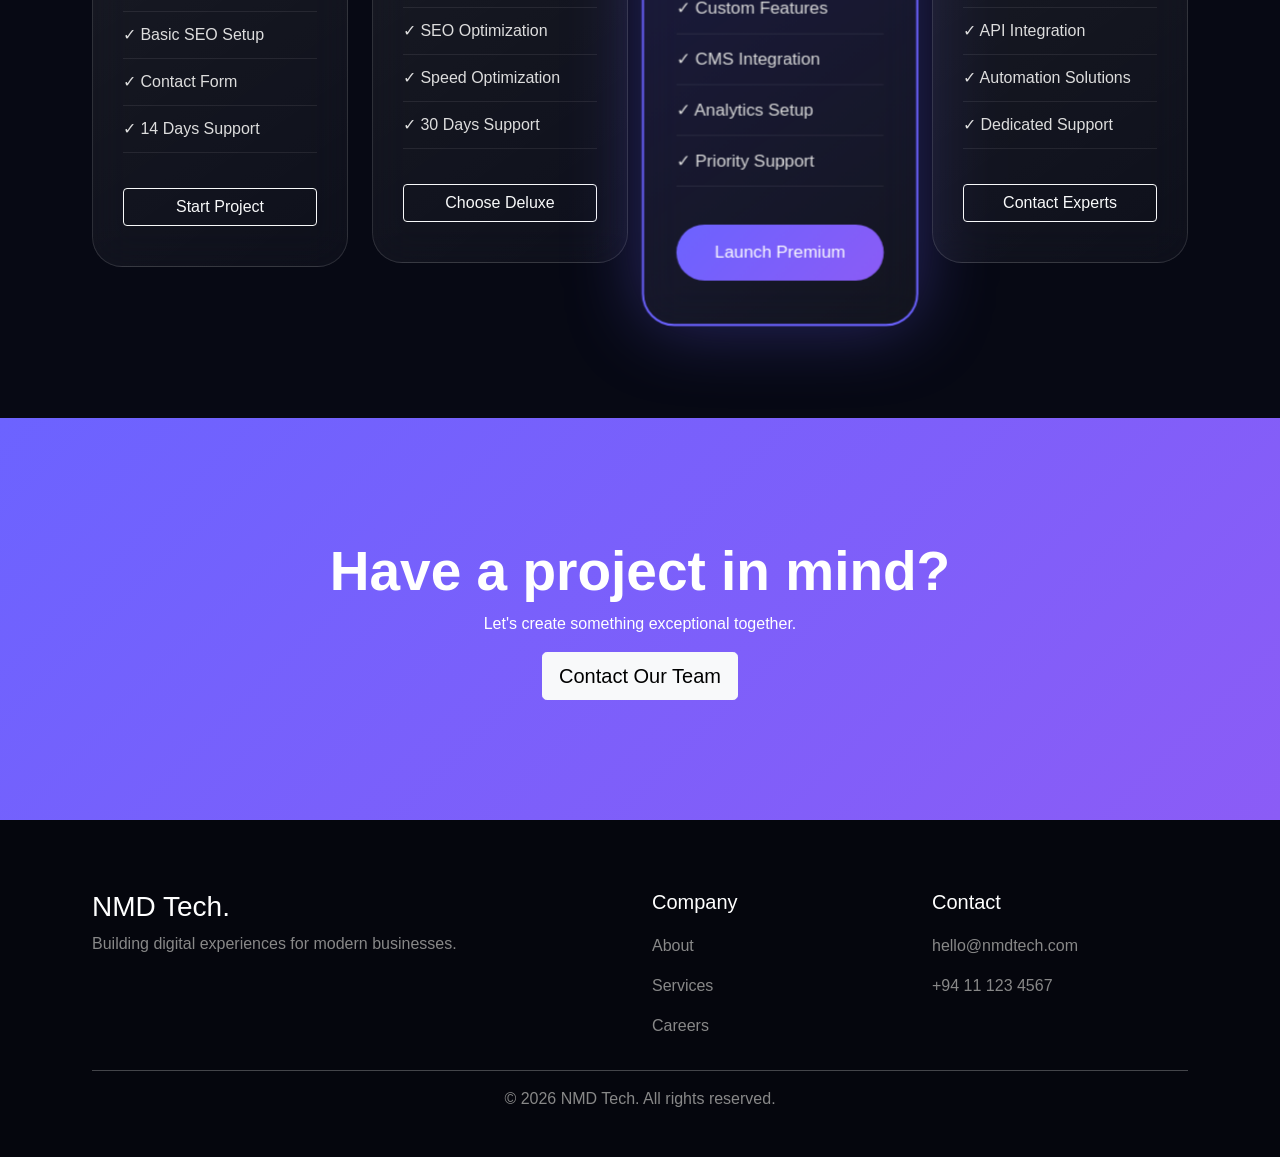
==== commit 77bc68ce: "Added plans to homepage and removed old plans page" ====
--- a/index.html
+++ b/index.html
@@ -35,10 +35,13 @@
                     <a class="nav-link" href="#about">About</a>
                 </li>
                 <li class="nav-item">
+                    <a class="nav-link" href="#pricing-plans">Plans</a>
+                </li>
+                <li class="nav-item">
                     <a class="nav-link" href="#contact">Contact</a>
                 </li>
             </ul>
-            <a class="btn btn-primary ms-lg-4">Start Your Project</a>
+            <a class="btn btn-primary ms-lg-4" href="contact.html">Start Your Project</a>
         </div>
     </div>
 </nav>
@@ -52,7 +55,7 @@
                 <p class="hero-text">From stunning websites to powerful web applications, we help ambitious companies create digital experiences their customers love.</p>
 
                 <div class="mt-4">
-                    <a href="#" class="btn btn-primary btn-lg me-3">Start a Project</a>
+                    <a href="contact.html" class="btn btn-primary btn-lg me-3">Start a Project</a>
                     <a href="#" class="btn btn-outline-light btn-lg">View Portfolio</a>
                 </div>
 
@@ -228,12 +231,321 @@
     </div>
 </section>
 
+
+
+<section id="pricing-plans">
+
+
+    <div class="container">
+
+
+
+        <div class="pricing-header text-center">
+
+
+            <p class="badge-text">
+                OUR PLANS
+            </p>
+
+
+            <h1>
+                Choose The Perfect Plan
+                <span>For Your Business.</span>
+            </h1>
+
+
+            <p>
+                Flexible digital solutions designed to help businesses
+                build, grow and dominate online.
+            </p>
+
+
+        </div>
+
+
+
+
+
+
+
+        <div class="row g-4 pricing-wrapper">
+
+
+
+
+
+            <!-- LITE -->
+
+
+            <div class="col-lg-3 col-md-6">
+
+
+                <div class="pricing-card">
+
+
+                    <h3>
+                        Lite
+                    </h3>
+
+
+                    <h2>
+                        $299
+                        <small>/project</small>
+                    </h2>
+
+
+                    <p>
+                        A simple solution for startups and small businesses.
+                    </p>
+
+
+                    <ul>
+
+                        <li>✓ Single Page Website</li>
+
+                        <li>✓ Responsive Design</li>
+
+                        <li>✓ Basic SEO Setup</li>
+
+                        <li>✓ Contact Form</li>
+
+                        <li>✓ 14 Days Support</li>
+
+                    </ul>
+
+
+                    <a href="/contact.html"
+                       class="btn btn-outline-light w-100">
+
+                        Start Project
+
+                    </a>
+
+
+                </div>
+
+
+            </div>
+
+
+
+
+
+
+
+            <!-- DELUXE -->
+
+
+            <div class="col-lg-3 col-md-6">
+
+
+                <div class="pricing-card">
+
+
+                    <h3>
+                        Deluxe
+                    </h3>
+
+
+                    <h2>
+                        $699
+                        <small>/project</small>
+                    </h2>
+
+
+                    <p>
+                        Professional websites for growing businesses.
+                    </p>
+
+
+                    <ul>
+
+                        <li>✓ Multi-page Website</li>
+
+                        <li>✓ Premium UI Design</li>
+
+                        <li>✓ SEO Optimization</li>
+
+                        <li>✓ Speed Optimization</li>
+
+                        <li>✓ 30 Days Support</li>
+
+                    </ul>
+
+
+                    <a href="/contact.html"
+                       class="btn btn-outline-light w-100">
+
+                        Choose Deluxe
+
+                    </a>
+
+
+                </div>
+
+
+            </div>
+
+
+
+
+
+
+
+
+
+            <!-- PREMIUM -->
+
+
+            <div class="col-lg-3 col-md-6">
+
+
+                <div class="pricing-card featured">
+
+
+                    <div class="popular">
+                        MOST POPULAR
+                    </div>
+
+
+
+                    <h3>
+                        Premium
+                    </h3>
+
+
+
+                    <h2>
+                        $1299
+                        <small>/project</small>
+                    </h2>
+
+
+
+                    <p>
+                        Complete digital experience for serious business growth.
+                    </p>
+
+
+
+
+                    <ul>
+
+                        <li>✓ Custom Website</li>
+
+                        <li>✓ Advanced UI/UX</li>
+
+                        <li>✓ Custom Features</li>
+
+                        <li>✓ CMS Integration</li>
+
+                        <li>✓ Analytics Setup</li>
+
+                        <li>✓ Priority Support</li>
+
+
+                    </ul>
+
+
+
+
+                    <a href="/contact.html"
+                       class="btn btn-primary w-100">
+
+                        Launch Premium
+
+                    </a>
+
+
+
+                </div>
+
+
+            </div>
+
+
+
+
+
+
+
+
+
+            <!-- GOLD -->
+
+
+            <div class="col-lg-3 col-md-6">
+
+
+                <div class="pricing-card">
+
+
+                    <h3>
+                        Gold
+                    </h3>
+
+
+                    <h2>
+                        Custom
+                    </h2>
+
+
+                    <p>
+                        Enterprise solutions built for ambitious companies.
+                    </p>
+
+
+                    <ul>
+
+                        <li>✓ Web Applications</li>
+
+                        <li>✓ Database Systems</li>
+
+                        <li>✓ API Integration</li>
+
+                        <li>✓ Automation Solutions</li>
+
+                        <li>✓ Dedicated Support</li>
+
+
+                    </ul>
+
+
+                    <a href="/contact.html"
+                       class="btn btn-outline-light w-100">
+
+                        Contact Experts
+
+                    </a>
+
+
+
+                </div>
+
+
+            </div>
+
+
+
+
+
+
+        </div>
+
+
+
+    </div>
+
+
+</section>
+
+
 <!-- CTA -->
 <section id="contact" class="cta">
     <div class="container text-center">
         <h2>Have a project in mind?</h2>
         <p>Let's create something exceptional together.</p>
-        <a class="btn btn-light btn-lg">Contact Our Team</a>
+        <a class="btn btn-light btn-lg" href="contact.html">Contact Our Team</a>
     </div>
 </section>
 
--- a/assets/css/theme.css
+++ b/assets/css/theme.css
@@ -266,10 +266,720 @@
     color:#888;
 }
 
+
+/* ==========================
+ CONTACT PAGE
+========================== */
+
+
+.contact-page{
+
+    min-height:100vh;
+
+    padding-top:150px;
+
+    padding-bottom:100px;
+
+
+    background:
+
+            radial-gradient(
+                    circle at 80% 20%,
+                    rgba(108,99,255,.35),
+                    transparent 35%
+            ),
+
+            radial-gradient(
+                    circle at 10% 80%,
+                    rgba(139,92,246,.25),
+                    transparent 30%
+            );
+
+}
+
+
+
+
+
+.contact-page h1{
+
+    font-size:clamp(40px,5vw,65px);
+
+    font-weight:800;
+
+    line-height:1.1;
+
+}
+
+
+
+.contact-page h1 span{
+
+    background:
+            linear-gradient(
+                    90deg,
+                    #6c63ff,
+                    #c084fc
+            );
+
+
+    -webkit-background-clip:text;
+
+    color:transparent;
+
+}
+
+
+
+.contact-description{
+
+    color:var(--text-muted);
+
+    font-size:19px;
+
+    line-height:1.8;
+
+    margin-top:25px;
+
+}
+
+
+
+
+
+.contact-info{
+
+    margin-top:45px;
+
+}
+
+
+
+.contact-info div{
+
+    margin-bottom:25px;
+
+}
+
+
+
+.contact-info h5{
+
+    font-size:18px;
+
+    color:white;
+
+}
+
+
+
+.contact-info p{
+
+    color:#999;
+
+}
+
+
+
+
+
+
+/* ==========================
+ PREMIUM FORM CARD
+========================== */
+
+
+#contact-form{
+
+
+    padding:50px;
+
+
+    background:
+
+            linear-gradient(
+                    145deg,
+                    rgba(255,255,255,.10),
+                    rgba(255,255,255,.03)
+            );
+
+
+    border:
+
+            1px solid rgba(255,255,255,.12);
+
+
+    border-radius:35px;
+
+
+    backdrop-filter:blur(20px);
+
+
+    box-shadow:
+
+            0 40px 100px rgba(0,0,0,.45);
+
+}
+
+
+
+#contact-form h2{
+
+    font-size:36px;
+
+    font-weight:800;
+
+    margin-bottom:35px;
+
+}
+
+
+
+
+
+
+#contact-form .form-control{
+
+
+    background:
+
+            rgba(255,255,255,.06);
+
+
+    border:
+
+            1px solid rgba(255,255,255,.15);
+
+
+    color:white;
+
+
+    padding:16px 20px;
+
+
+    border-radius:15px;
+
+
+    font-size:16px;
+
+
+}
+
+
+
+#contact-form .form-control::placeholder{
+
+    color:#999;
+
+}
+
+
+
+
+
+#contact-form .form-control:focus{
+
+
+    background:
+
+            rgba(255,255,255,.1);
+
+
+    border-color:#6c63ff;
+
+
+    box-shadow:
+
+            0 0 0 4px rgba(108,99,255,.2);
+
+
+    color:white;
+
+}
+
+
+
+
+
+#contact-form select option{
+
+    background:#111426;
+
+    color:white;
+
+}
+
+
+
+
+
+
+#contact-form button{
+
+
+    margin-top:10px;
+
+
+    padding:16px;
+
+
+    font-size:18px;
+
+
+}
+
+
+
+
+
+
+
+@media(max-width:991px){
+
+
+    .contact-page{
+
+        padding-top:120px;
+
+    }
+
+
+    #contact-form{
+
+        padding:30px;
+
+    }
+
+
+}
+
+
+
+
+
+
+/* ==========================
+   PRICING PAGE
+========================== */
+
+
+#pricing-plans{
+
+    min-height:100vh;
+
+    padding-top:150px;
+
+    padding-bottom:120px;
+
+
+    background:
+
+            radial-gradient(
+                    circle at 50% 10%,
+                    rgba(108,99,255,.35),
+                    transparent 35%
+            ),
+
+            var(--dark);
+
+}
+
+
+
+
+/* HEADER */
+
+
+.pricing-header h1{
+
+
+    font-size:clamp(40px,5vw,65px);
+
+    font-weight:800;
+
+    line-height:1.1;
+
+}
+
+
+
+.pricing-header h1 span{
+
+
+    background:
+
+            linear-gradient(
+                    90deg,
+                    #6c63ff,
+                    #c084fc
+            );
+
+
+    -webkit-background-clip:text;
+
+    color:transparent;
+
+
+}
+
+
+
+.pricing-header p:last-child{
+
+
+    max-width:650px;
+
+    margin:25px auto;
+
+    color:var(--text-muted);
+
+    font-size:18px;
+
+    line-height:1.8;
+
+
+}
+
+
+
+
+
+
+/* CARDS */
+
+
+.pricing-wrapper{
+
+
+    margin-top:70px;
+
+    align-items:center;
+
+
+}
+
+
+
+.pricing-card{
+
+
+    height:100%;
+
+    min-height:590px;
+
+
+    padding:40px 30px;
+
+
+    background:
+
+            linear-gradient(
+                    145deg,
+                    rgba(255,255,255,.09),
+                    rgba(255,255,255,.03)
+            );
+
+
+
+    border:
+
+            1px solid rgba(255,255,255,.12);
+
+
+
+    border-radius:30px;
+
+
+    backdrop-filter:blur(20px);
+
+
+    position:relative;
+
+
+    transition:.35s;
+
+
+
+}
+
+
+
+.pricing-card:hover{
+
+
+    transform:translateY(-12px);
+
+
+    border-color:#6c63ff;
+
+
+    box-shadow:
+
+            0 30px 80px rgba(0,0,0,.5);
+
+
+
+}
+
+
+
+
+
+.pricing-card h3{
+
+
+    font-size:30px;
+
+    font-weight:800;
+
+
+}
+
+
+
+
+.pricing-card h2{
+
+
+    font-size:45px;
+
+    font-weight:900;
+
+
+    margin:25px 0;
+
+
+}
+
+
+
+.pricing-card h2 small{
+
+
+    font-size:15px;
+
+    color:#999;
+
+    font-weight:400;
+
+
+}
+
+
+
+
+.pricing-card p{
+
+
+    color:var(--text-muted);
+
+    min-height:65px;
+
+
+}
+
+
+
+
+
+.pricing-card ul{
+
+
+    padding:0;
+
+    margin:35px 0;
+
+    list-style:none;
+
+
+}
+
+
+
+.pricing-card li{
+
+
+    padding:11px 0;
+
+
+    color:#ddd;
+
+
+    border-bottom:
+
+            1px solid rgba(255,255,255,.08);
+
+
+}
+
+
+
+
+
+
+
+/* FEATURED PLAN */
+
+
+.featured{
+
+
+    transform:scale(1.08);
+
+
+    border:
+
+            2px solid #6c63ff;
+
+
+
+    background:
+
+            linear-gradient(
+
+                    145deg,
+
+                    rgba(108,99,255,.25),
+
+                    rgba(255,255,255,.05)
+
+            );
+
+
+
+    box-shadow:
+
+
+            0 0 70px rgba(108,99,255,.35);
+
+
+
+}
+
+
+
+.featured:hover{
+
+
+    transform:
+
+            scale(1.08)
+            translateY(-12px);
+
+
+}
+
+
+
+
+
+.popular{
+
+
+    position:absolute;
+
+
+    top:-18px;
+
+
+    left:50%;
+
+
+    transform:translateX(-50%);
+
+
+
+    padding:8px 25px;
+
+
+
+    background:
+
+            linear-gradient(
+
+                    135deg,
+
+                    #6c63ff,
+
+                    #8b5cf6
+
+            );
+
+
+
+    border-radius:50px;
+
+
+    font-size:12px;
+
+
+    font-weight:800;
+
+
+    letter-spacing:1px;
+
+
+    white-space:nowrap;
+
+
+}
+
+
+
+
+
+@media(max-width:991px){
+
+
+    #pricing-plans{
+
+        padding-top:120px;
+
+    }
+
+
+
+    .pricing-wrapper{
+
+        margin-top:40px;
+
+    }
+
+
+
+    .featured{
+
+
+        transform:none;
+
+
+    }
+
+
+
+    .featured:hover{
+
+
+        transform:translateY(-12px);
+
+
+    }
+
+
+
+}
+
+
+
+
+
+
+
+
+
 /* =====================
  RESPONSIVE
 ===================== */
-
 @media(max-width:991px){
     .hero {
         padding-top:120px;
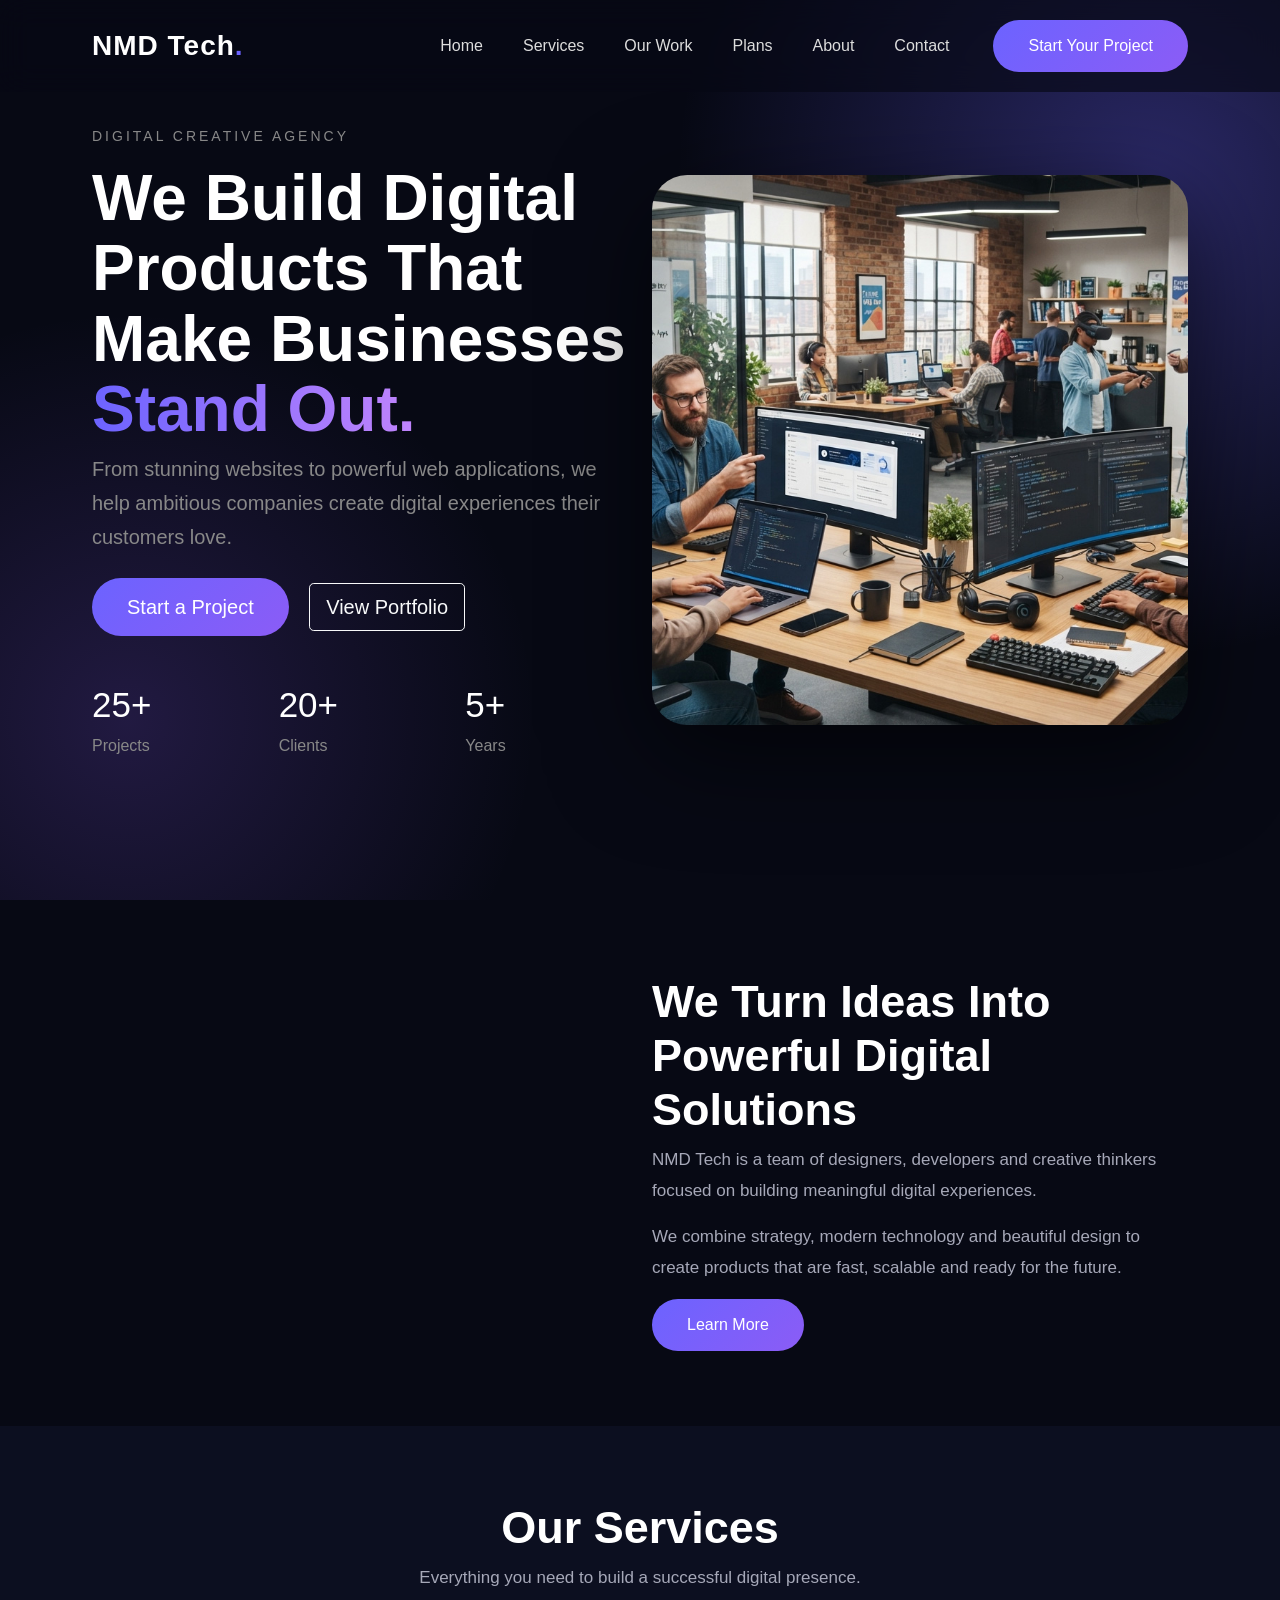
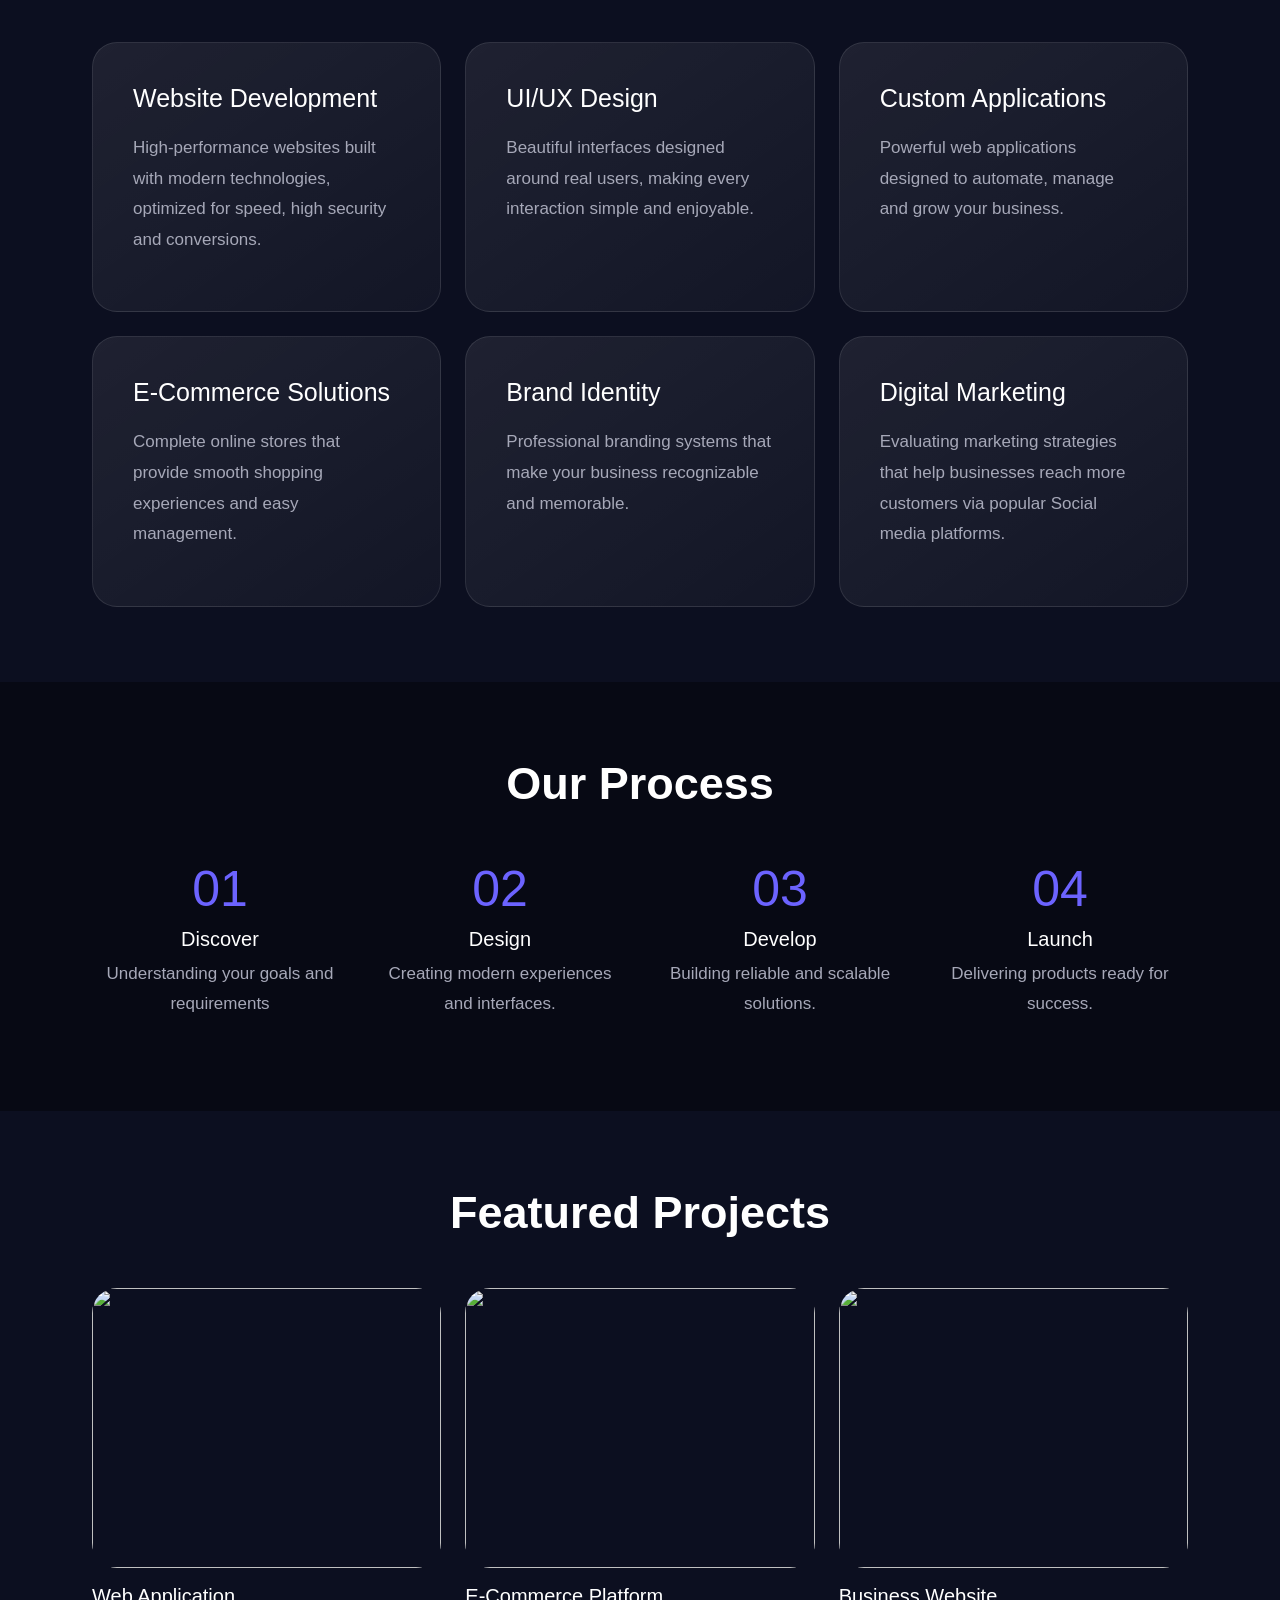
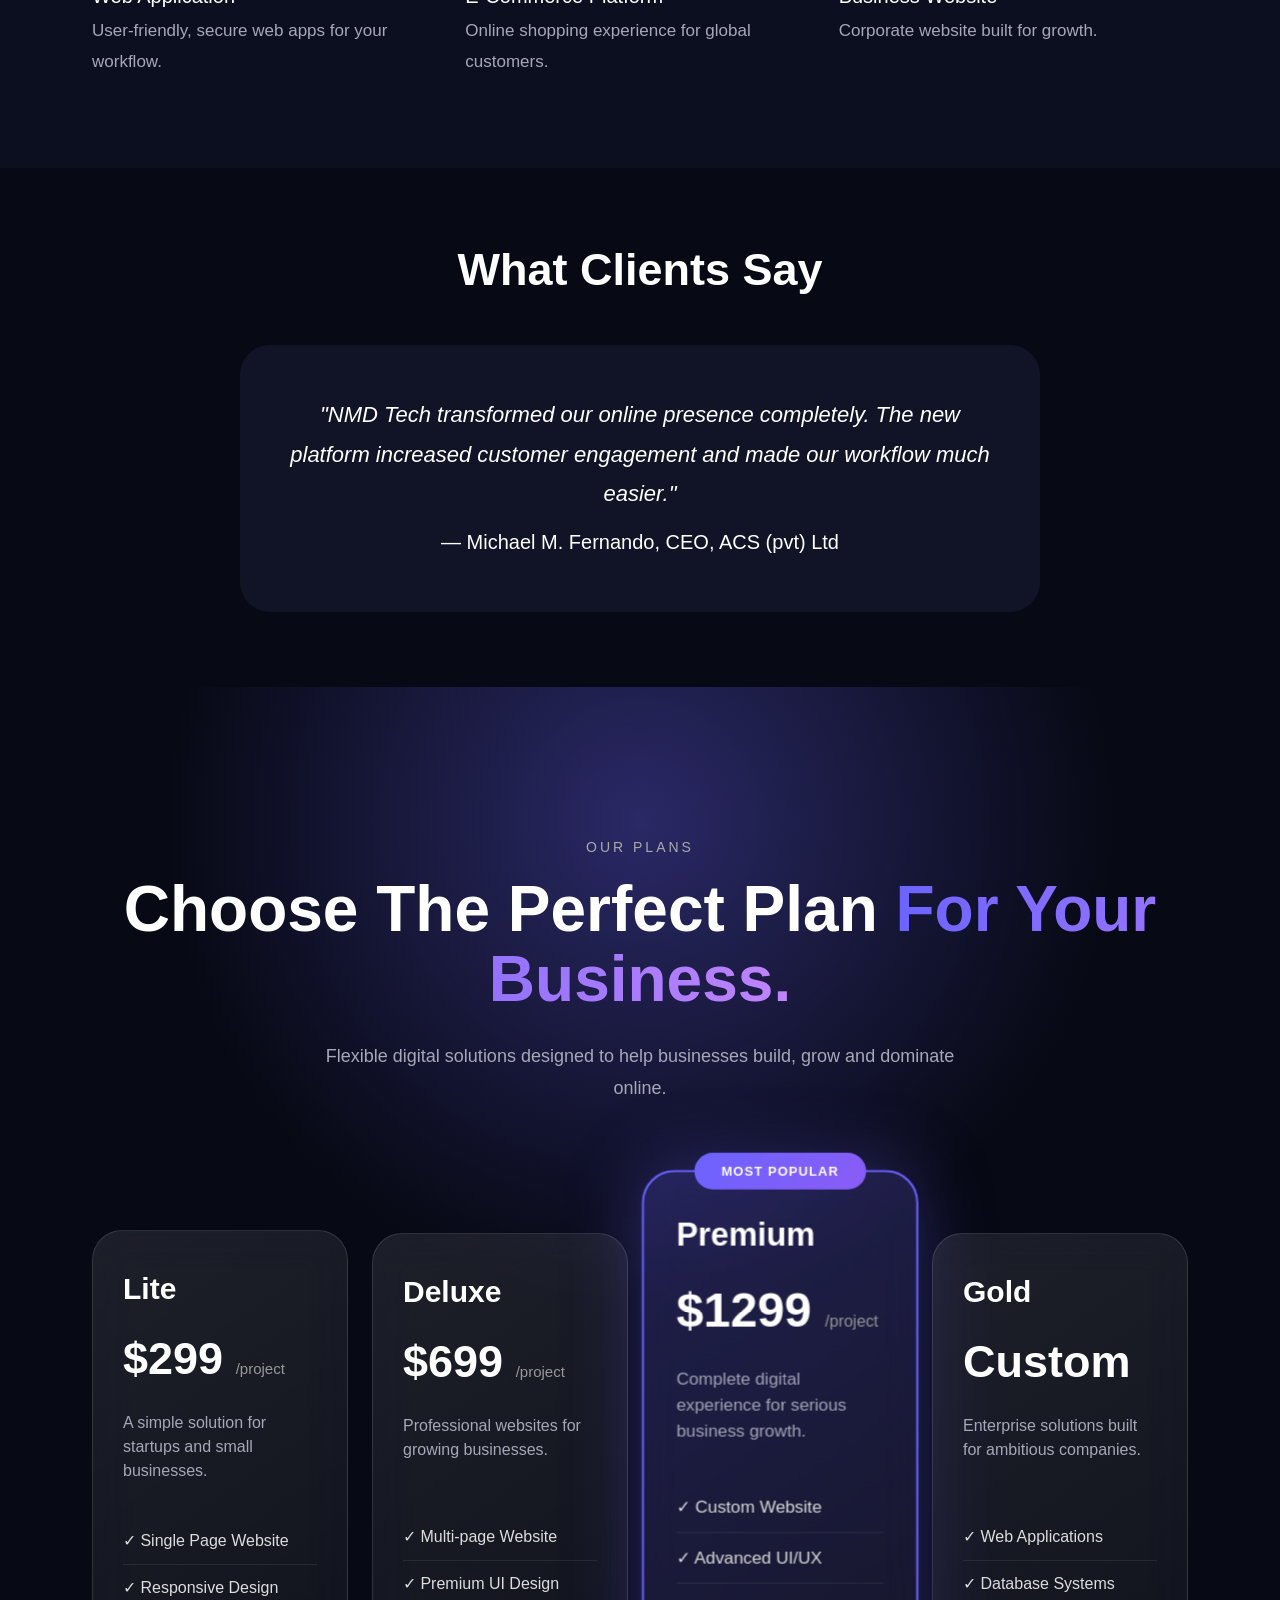
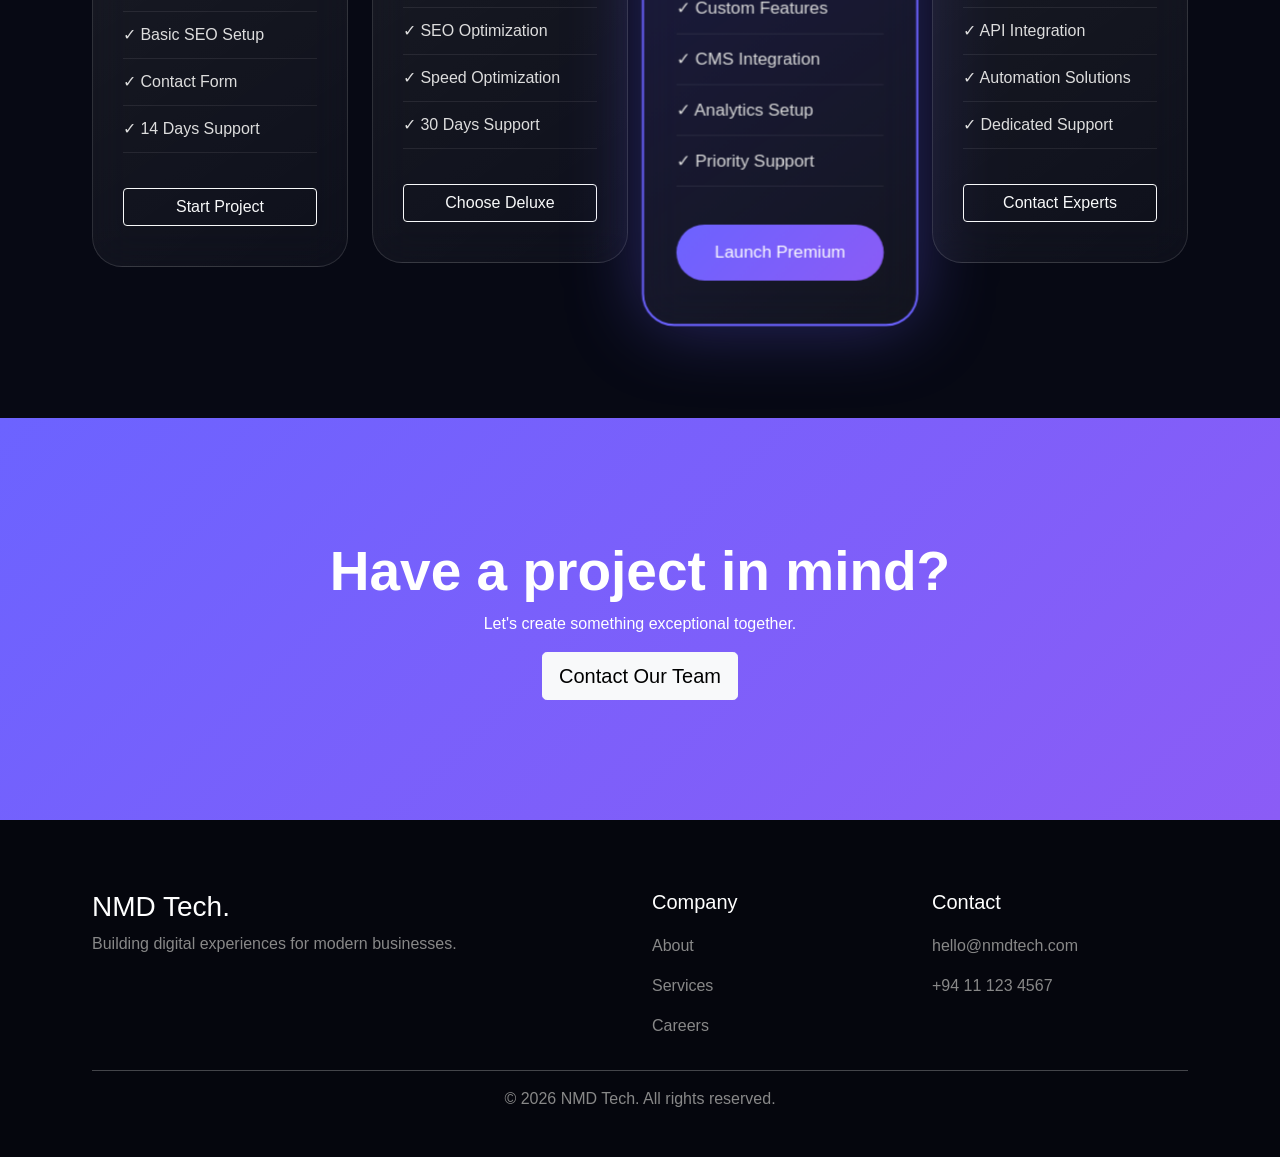
==== commit fdfd5801: "updated plans links" ====
--- a/index.html
+++ b/index.html
@@ -32,10 +32,10 @@
                     <a class="nav-link" href="#work">Our Work</a>
                 </li>
                 <li class="nav-item">
-                    <a class="nav-link" href="#about">About</a>
+                    <a class="nav-link" href="#pricing-plans">Plans</a>
                 </li>
                 <li class="nav-item">
-                    <a class="nav-link" href="#pricing-plans">Plans</a>
+                    <a class="nav-link" href="#about">About</a>
                 </li>
                 <li class="nav-item">
                     <a class="nav-link" href="#contact">Contact</a>
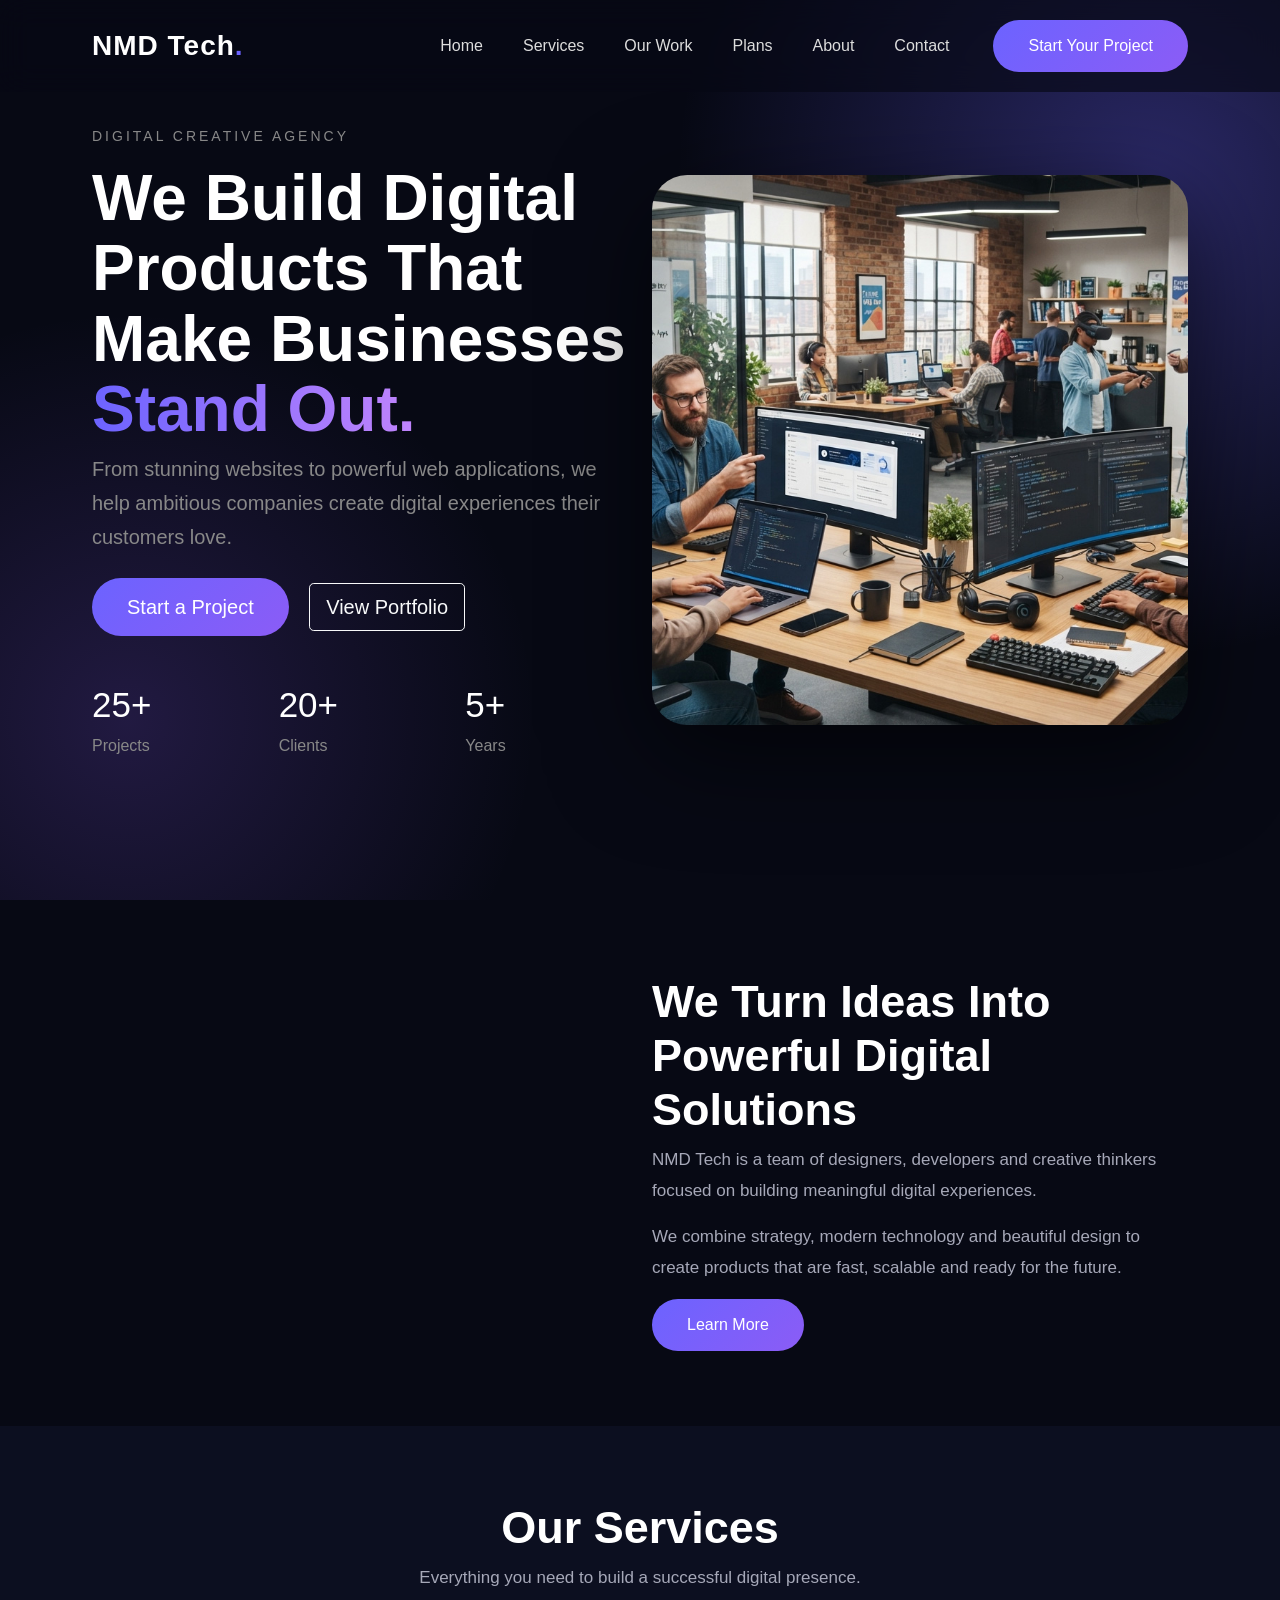
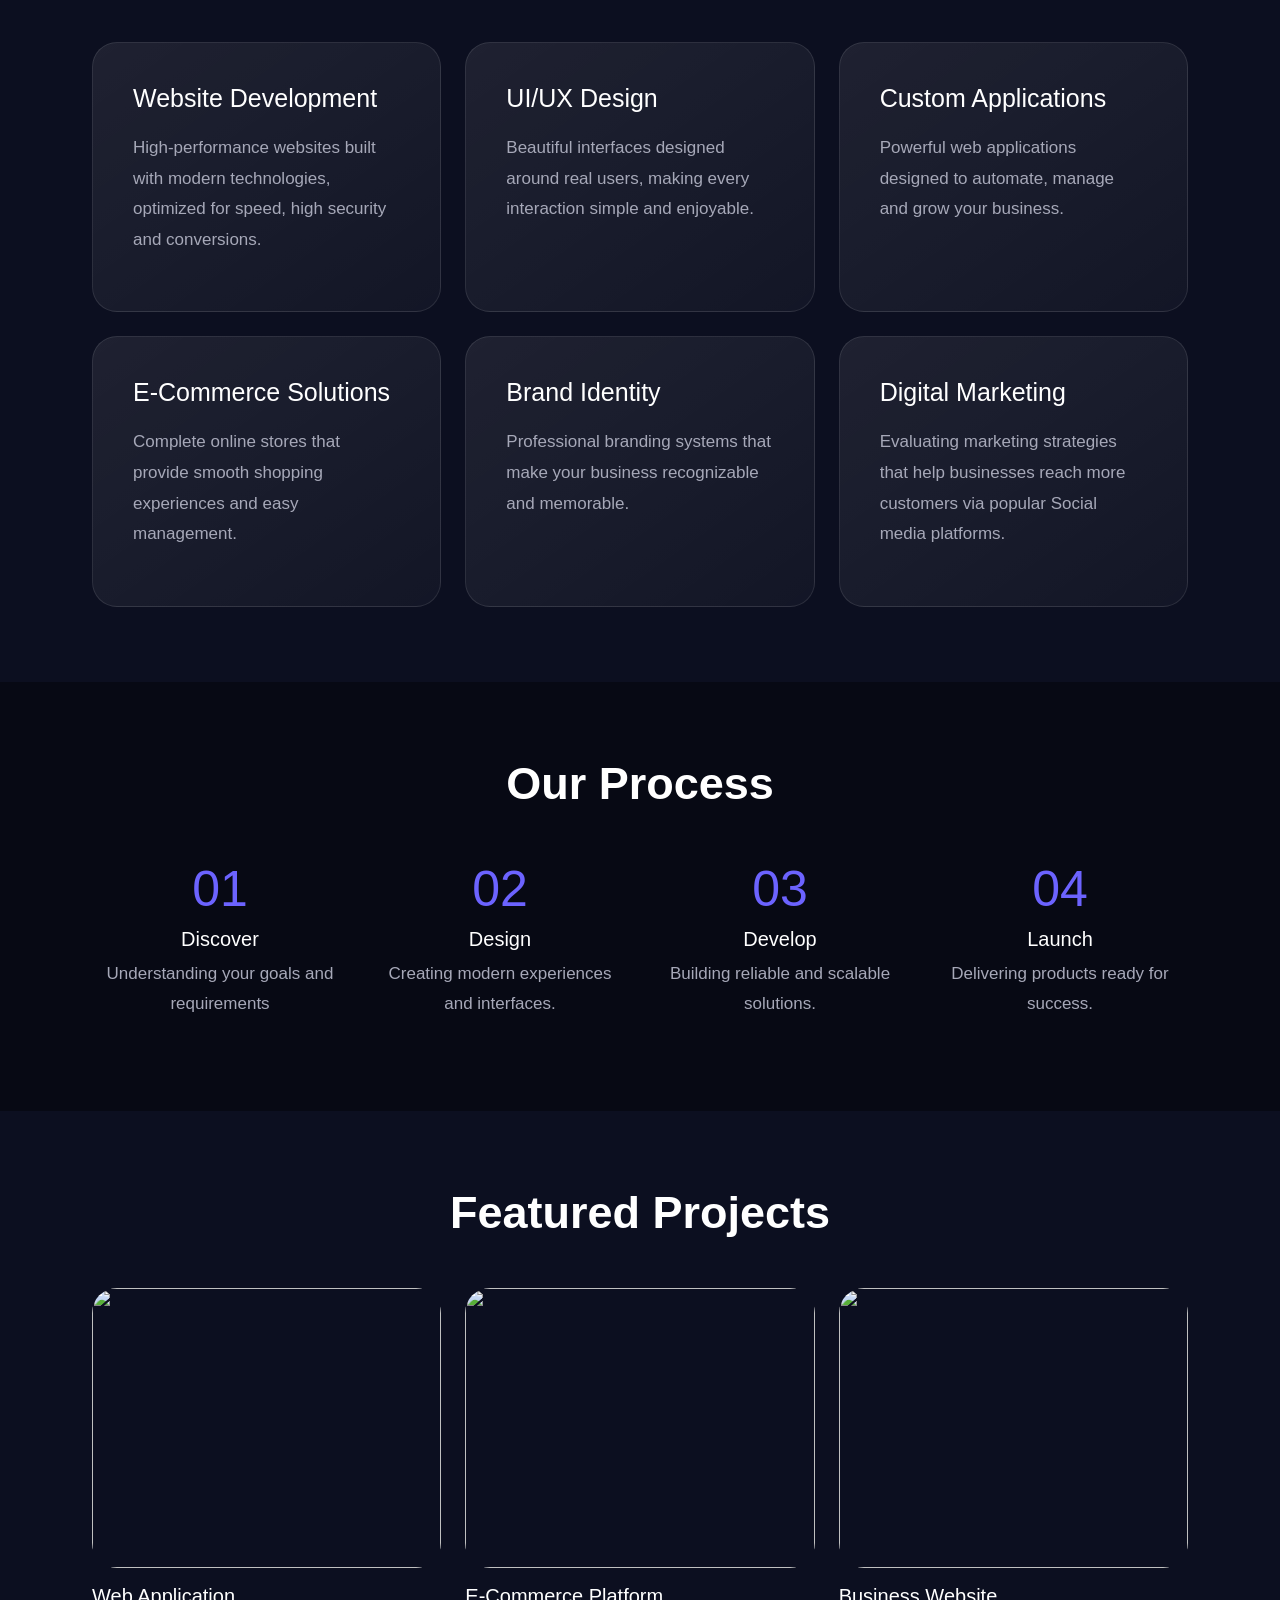
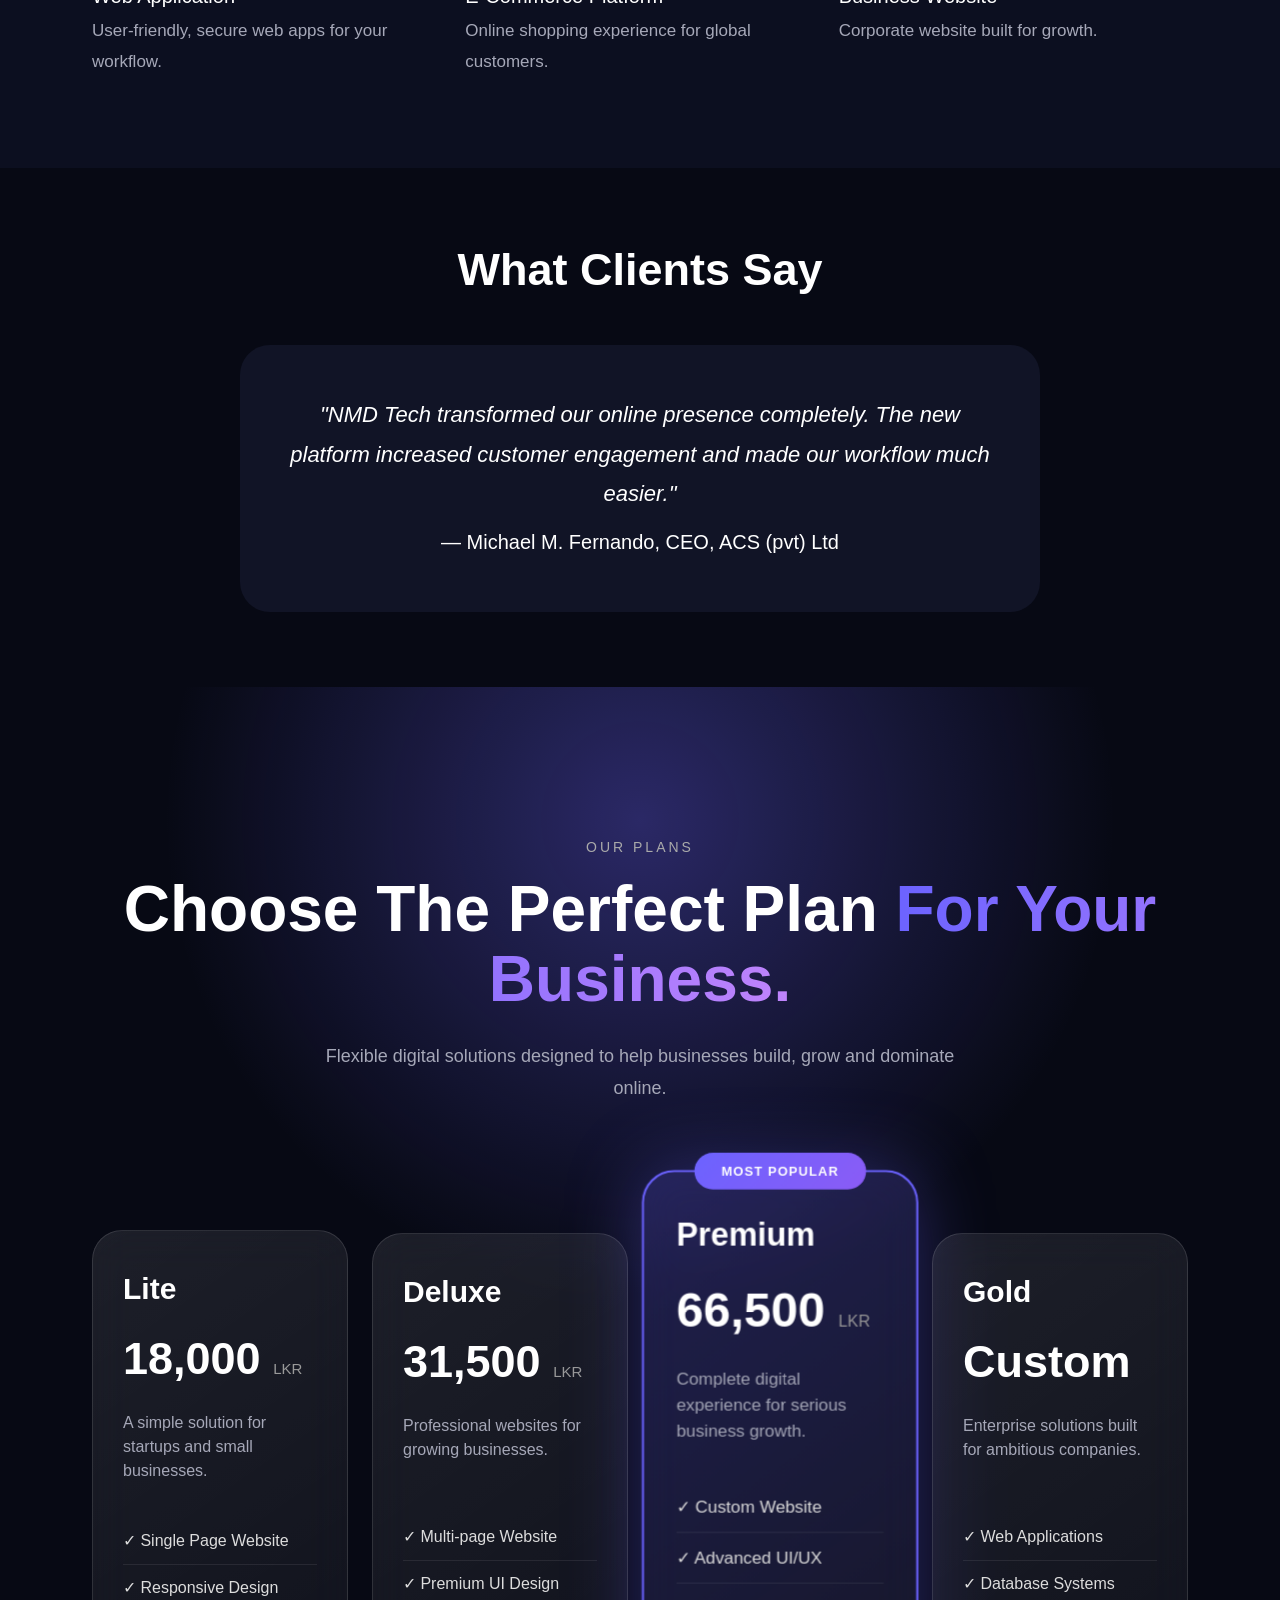
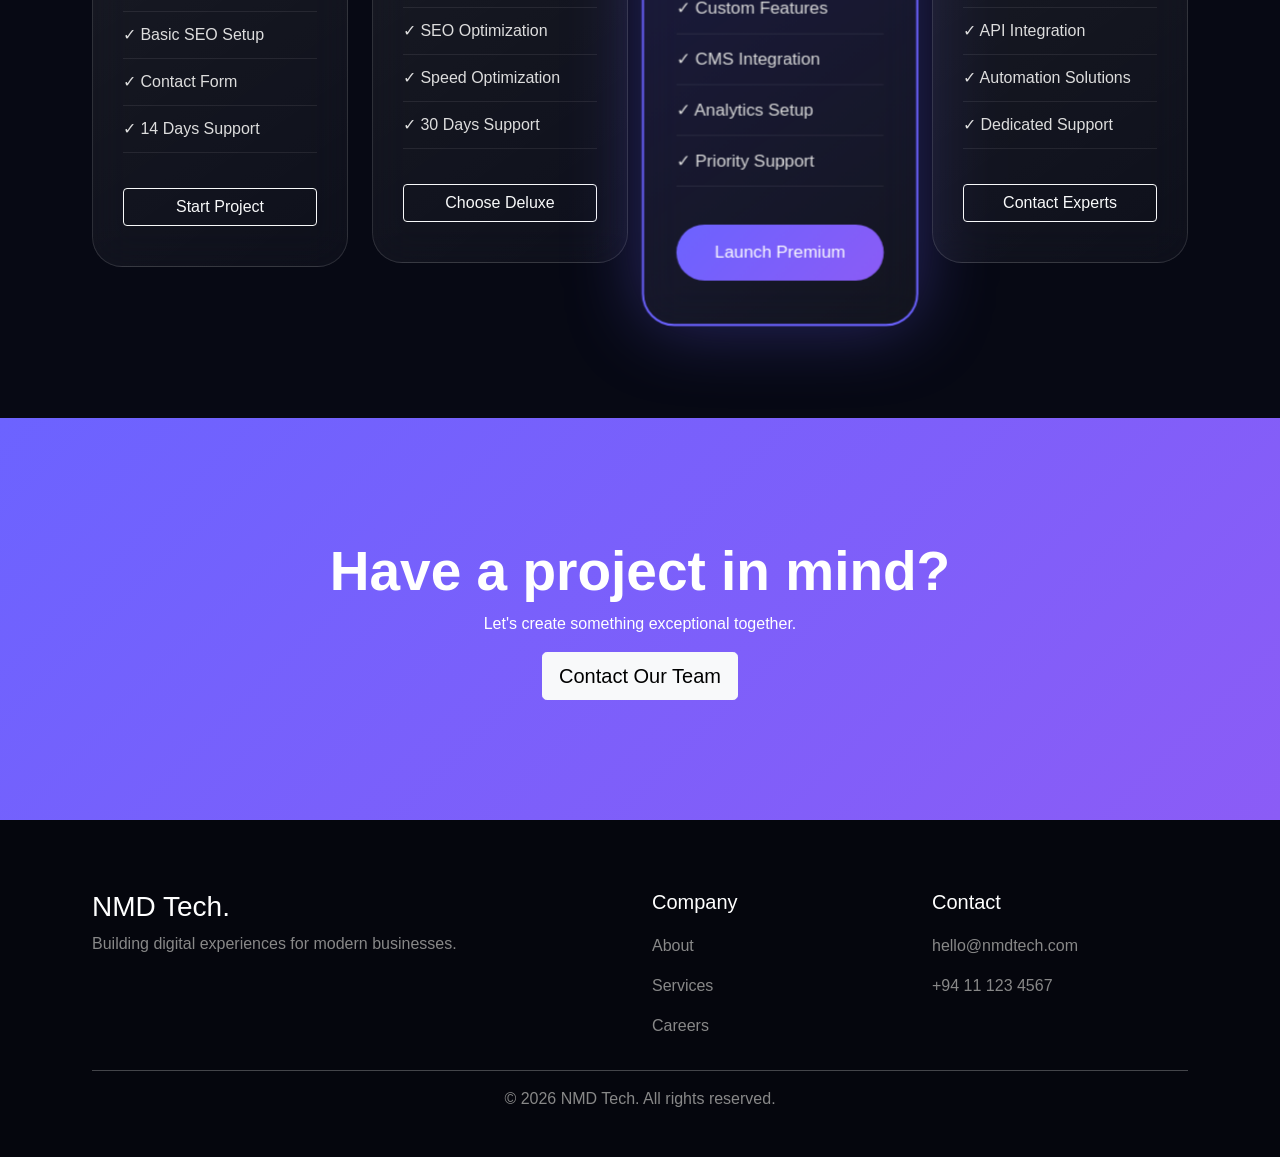
==== commit f081c481: "Converted USD to LKR" ====
--- a/index.html
+++ b/index.html
@@ -289,8 +289,8 @@
 
 
                     <h2>
-                        $299
-                        <small>/project</small>
+                        18,000
+                        <small>LKR</small>
                     </h2>
 
 
@@ -348,8 +348,8 @@
 
 
                     <h2>
-                        $699
-                        <small>/project</small>
+                        31,500
+                        <small>LKR</small>
                     </h2>
 
 
@@ -416,8 +416,8 @@
 
 
                     <h2>
-                        $1299
-                        <small>/project</small>
+                        66,500
+                        <small>LKR</small>
                     </h2>
 
 
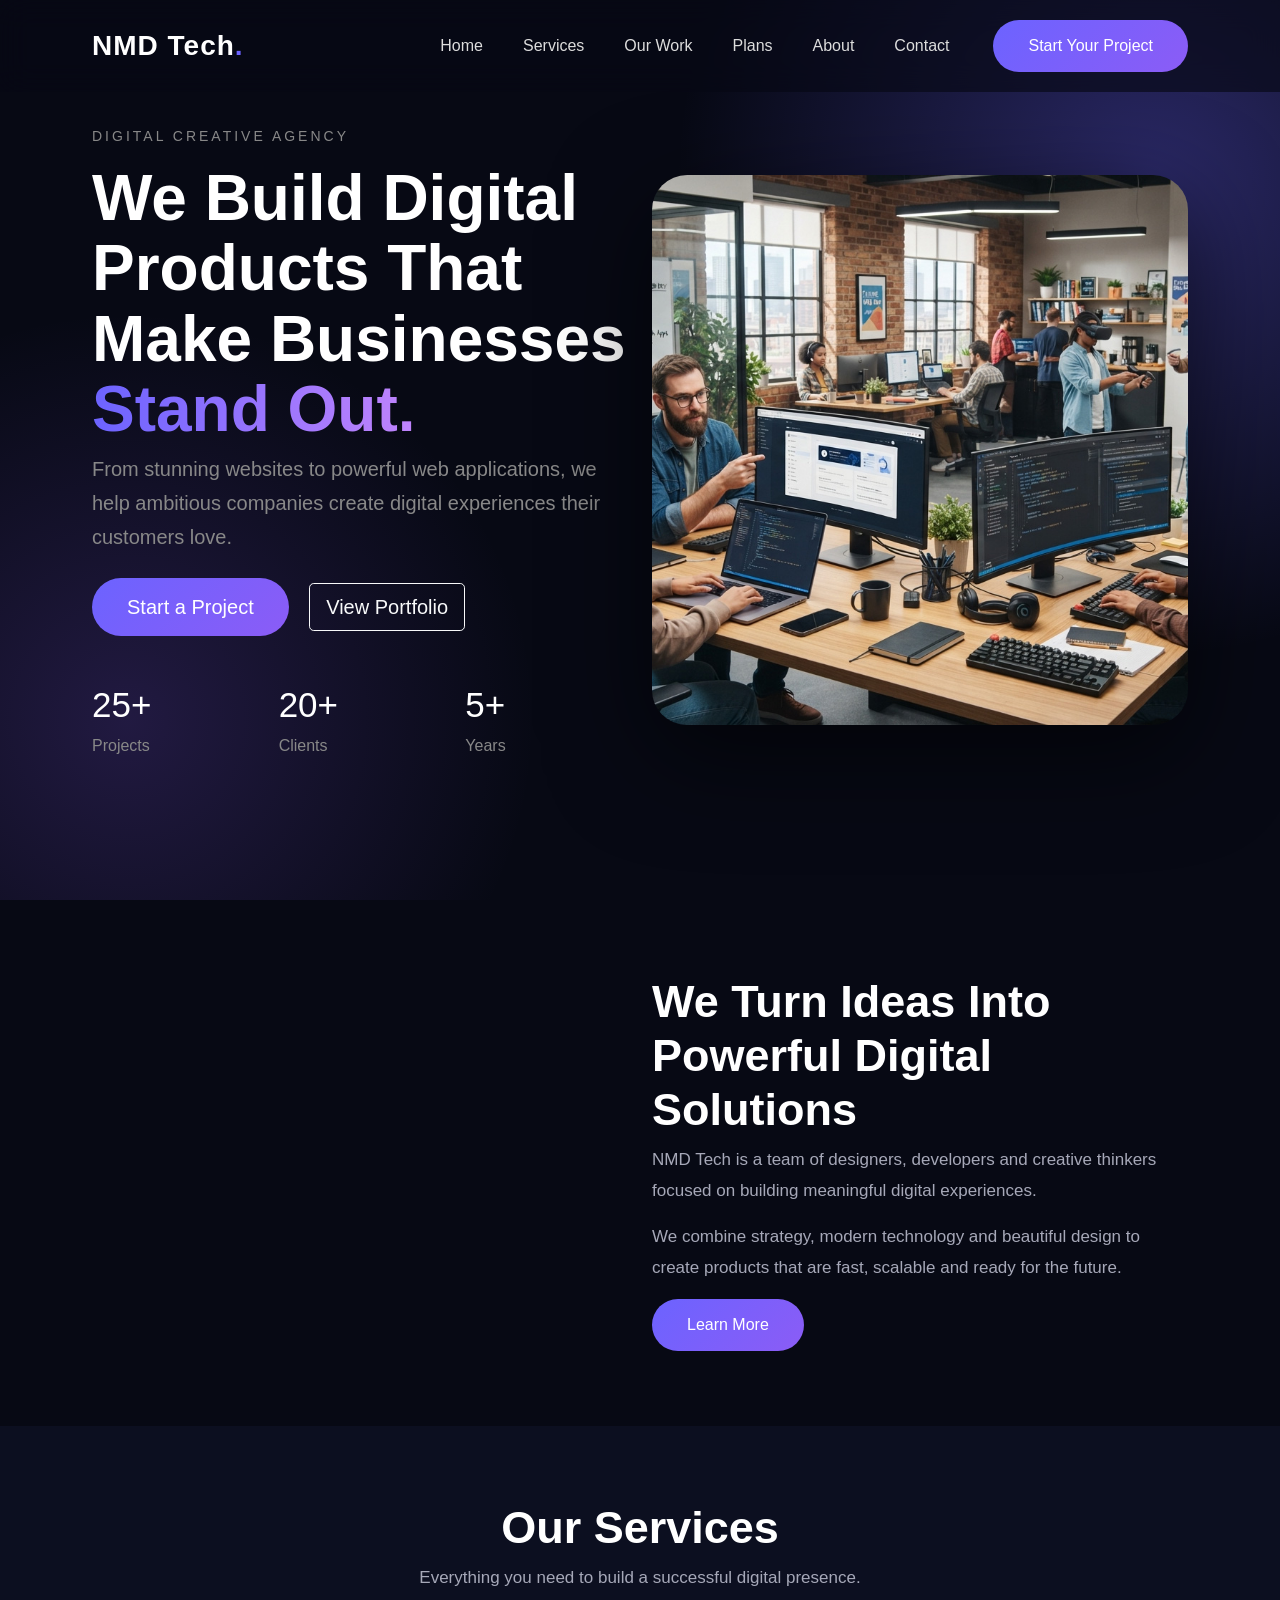
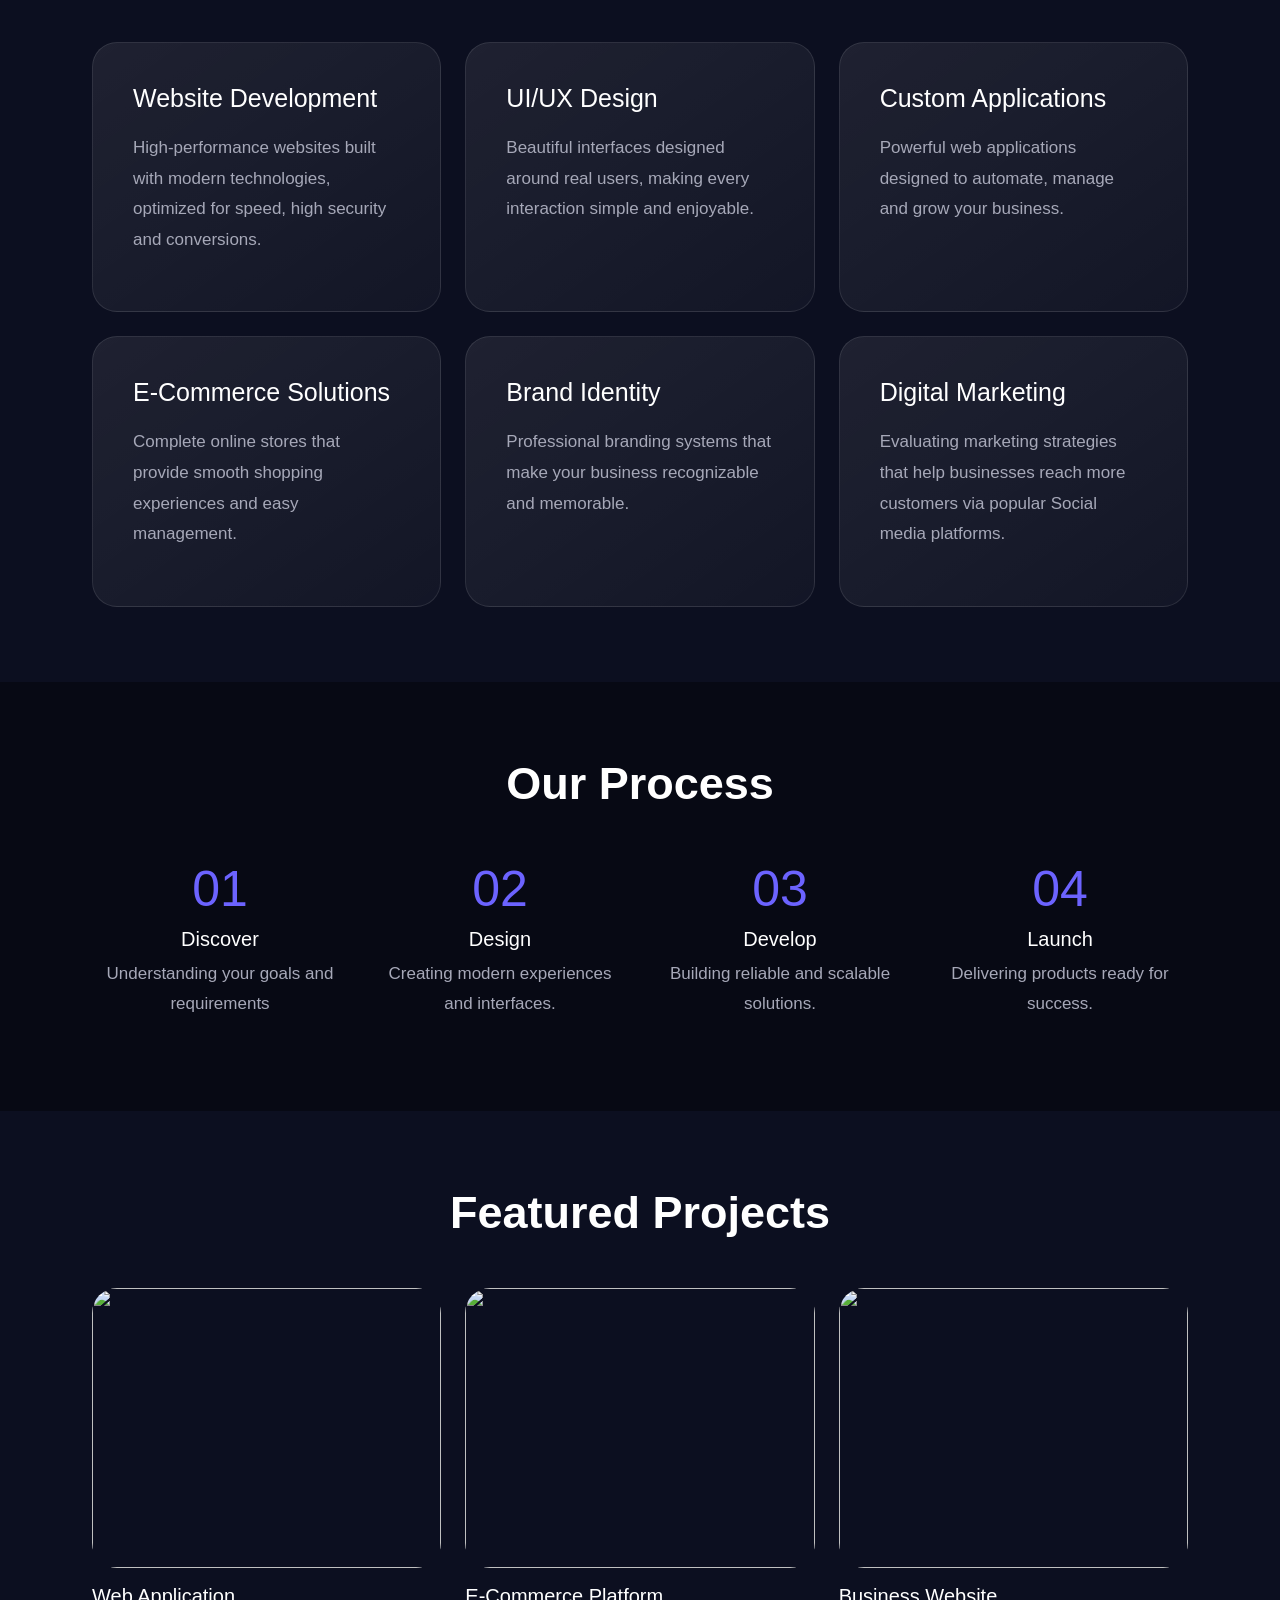
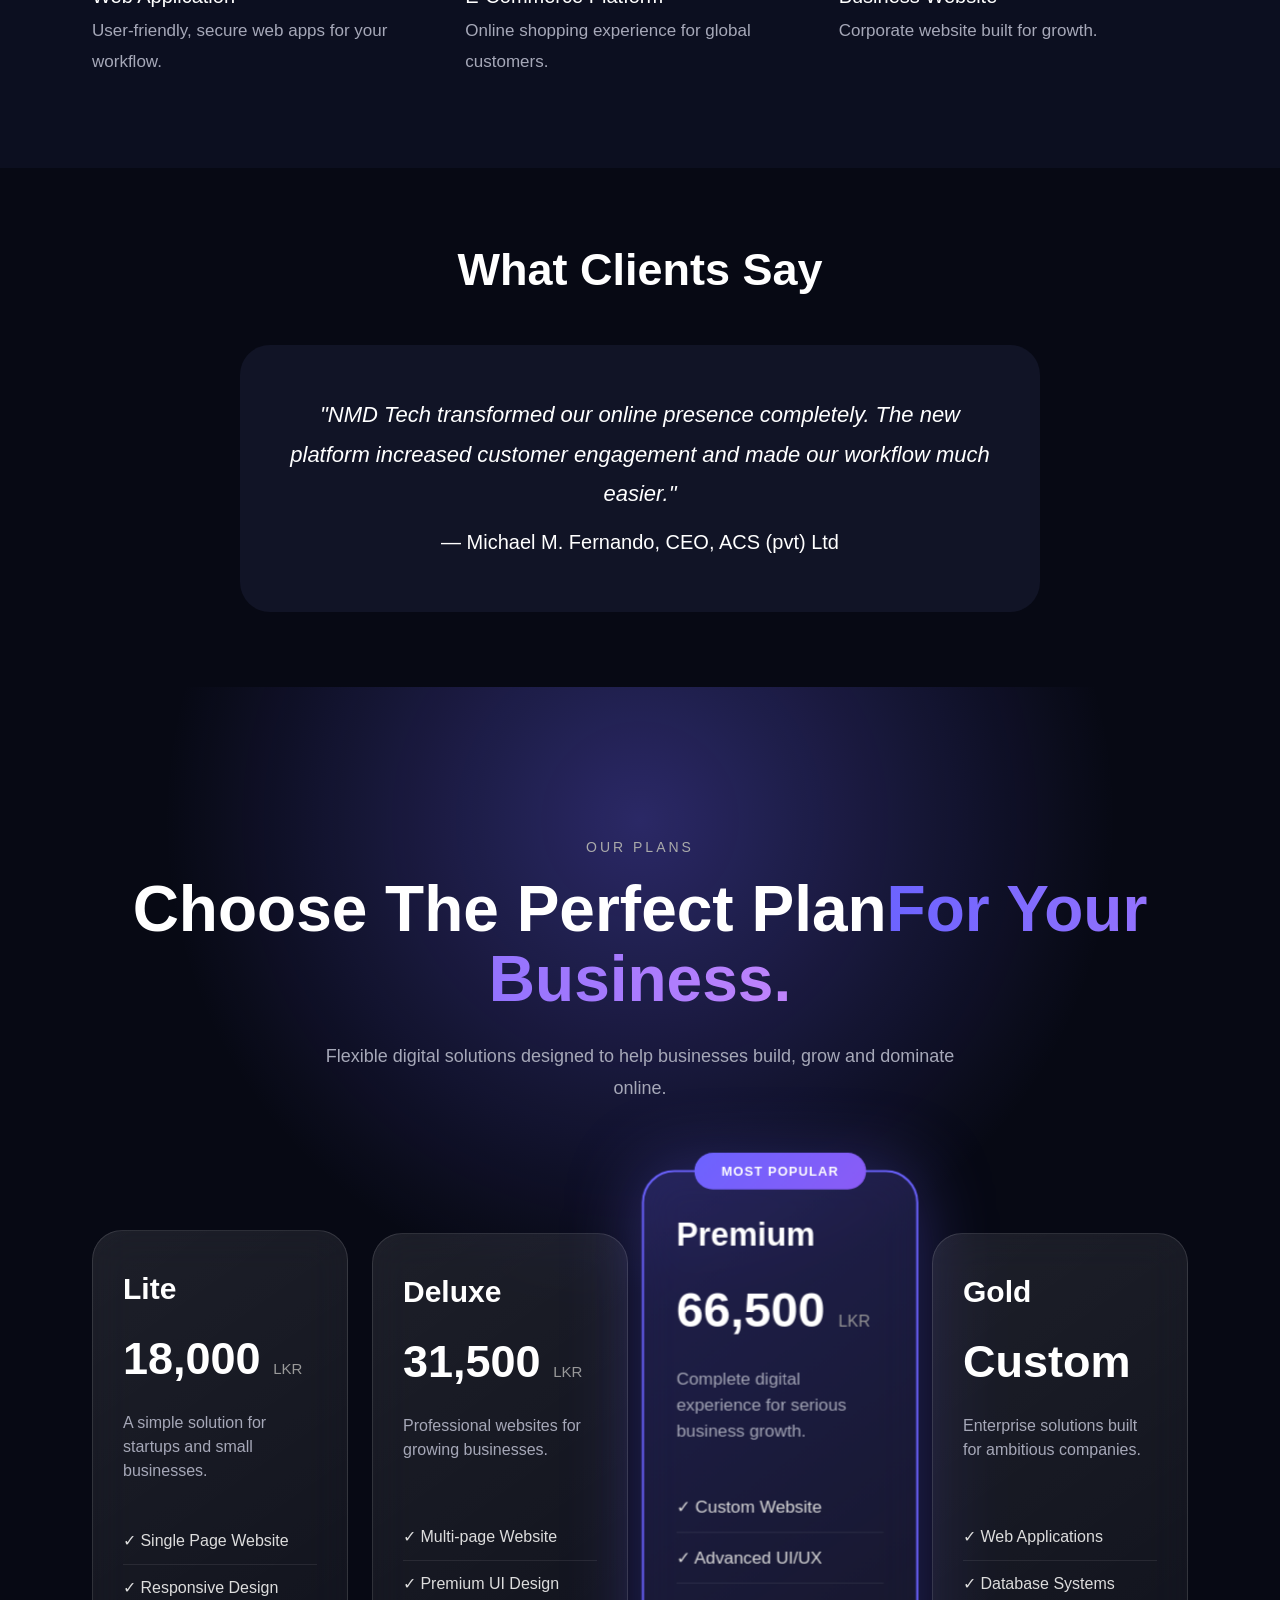
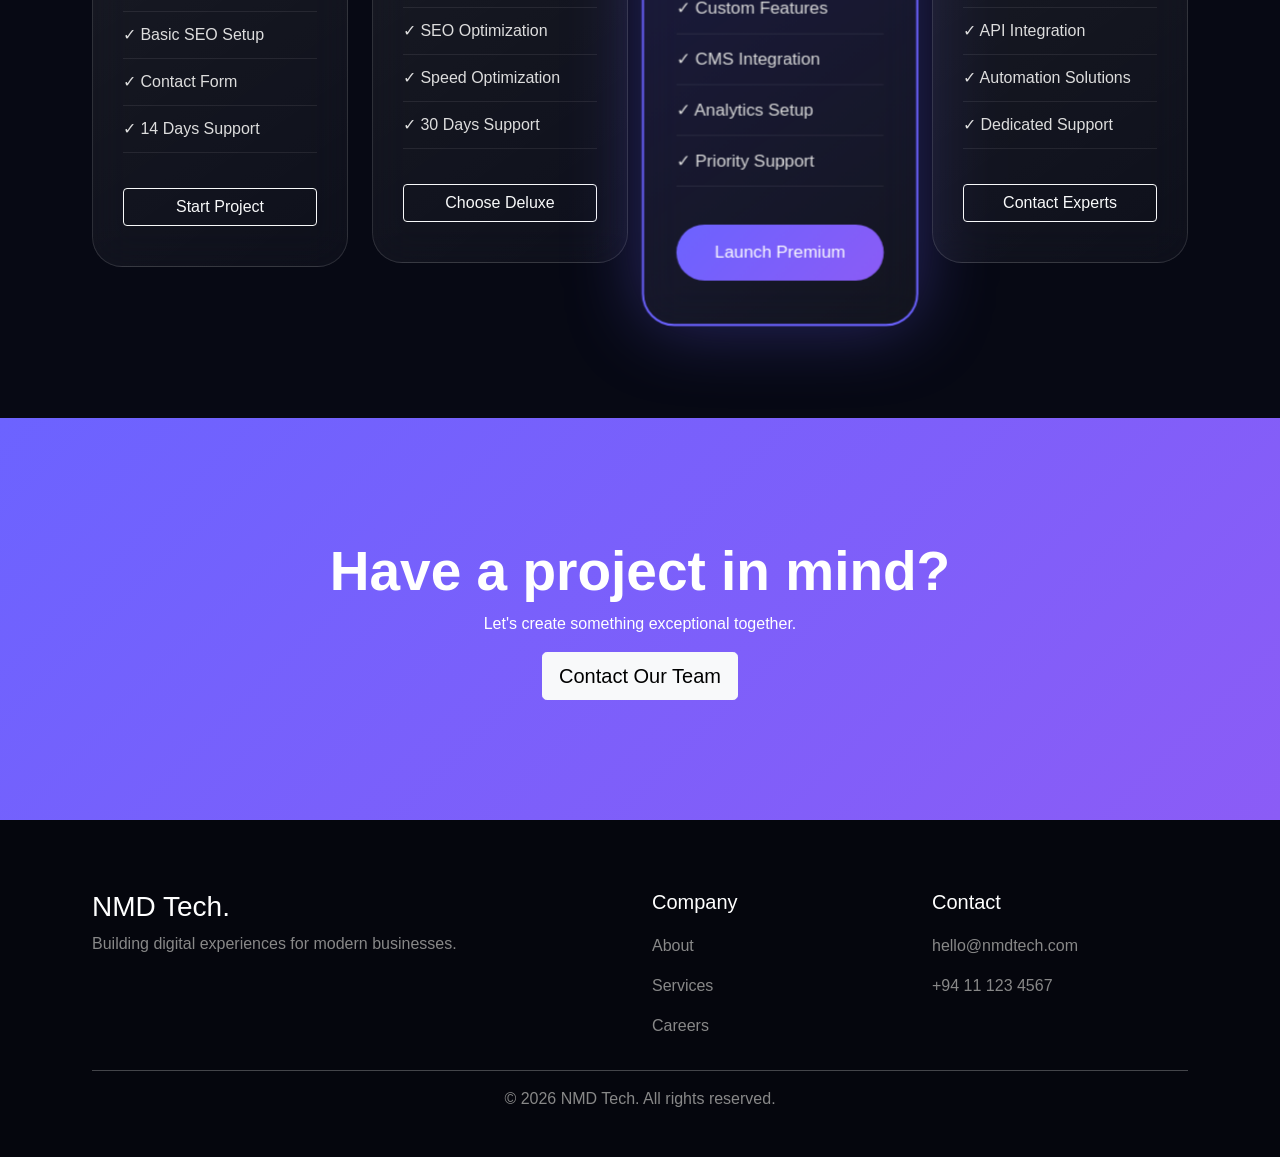
==== commit 2a867c71: "Refactored homepage new sections" ====
--- a/index.html
+++ b/index.html
@@ -52,7 +52,8 @@
             <div class="col-lg-6">
                 <p class="badge-text">DIGITAL CREATIVE AGENCY</p>
                 <h1>We Build Digital Products That Make Businesses <span>Stand Out.</span></h1>
-                <p class="hero-text">From stunning websites to powerful web applications, we help ambitious companies create digital experiences their customers love.</p>
+                <p class="hero-text">From stunning websites to powerful web applications, we help ambitious companies
+                    create digital experiences their customers love.</p>
 
                 <div class="mt-4">
                     <a href="contact.html" class="btn btn-primary btn-lg me-3">Start a Project</a>
@@ -81,7 +82,6 @@
     </div>
 </section>
 
-
 <section id="about" class="section">
     <div class="container">
         <div class="row align-items-center">
@@ -91,15 +91,16 @@
 
             <div class="col-lg-6">
                 <h2>We Turn Ideas Into Powerful Digital Solutions</h2>
-                <p>NMD Tech is a team of designers, developers and creative thinkers focused on building meaningful digital experiences.</p>
-                <p>We combine strategy, modern technology and beautiful design to create products that are fast, scalable and ready for the future.</p>
+                <p>NMD Tech is a team of designers, developers and creative thinkers focused on building meaningful
+                    digital experiences.</p>
+                <p>We combine strategy, modern technology and beautiful design to create products that are fast,
+                    scalable and ready for the future.</p>
                 <a href="javascript:void(0)" class="btn btn-primary">Learn More</a>
             </div>
 
         </div>
     </div>
 </section>
-
 
 <!-- SERVICES -->
 <section id="services" class="section dark-section">
@@ -112,14 +113,16 @@
             <div class="col-md-4">
                 <div class="service-card">
                     <h4>Website Development</h4>
-                    <p>High-performance websites built with modern technologies, optimized for speed, high security and conversions.</p>
+                    <p>High-performance websites built with modern technologies, optimized for speed, high security and
+                        conversions.</p>
                 </div>
             </div>
 
             <div class="col-md-4">
                 <div class="service-card">
                     <h4>UI/UX Design</h4>
-                    <p>Beautiful interfaces designed around real users, making every interaction simple and enjoyable.</p>
+                    <p>Beautiful interfaces designed around real users, making every interaction simple and
+                        enjoyable.</p>
                 </div>
             </div>
 
@@ -148,7 +151,8 @@
             <div class="col-md-4">
                 <div class="service-card">
                     <h4>Digital Marketing</h4>
-                    <p>Evaluating marketing strategies that help businesses reach more customers via popular Social media platforms.</p>
+                    <p>Evaluating marketing strategies that help businesses reach more customers via popular Social
+                        media platforms.</p>
                 </div>
             </div>
 
@@ -208,7 +212,6 @@
                 <h5 class="mt-3">E-Commerce Platform</h5>
                 <p>Online shopping experience for global customers.</p>
             </div>
-
 
             <div class="col-md-4">
                 <img class="project-img" src="https://images.unsplash.com/photo-1498050108023-c5249f4df085" alt="">
@@ -225,320 +228,94 @@
     <div class="container text-center">
         <h2>What Clients Say</h2>
         <div class="testimonial mt-5">
-            <p>"NMD Tech transformed our online presence completely. The new platform increased customer engagement and made our workflow much easier."</p>
+            <p>"NMD Tech transformed our online presence completely. The new platform increased customer engagement and
+                made our workflow much easier."</p>
             <h5>— Michael M. Fernando, CEO, ACS (pvt) Ltd</h5>
         </div>
     </div>
 </section>
 
-
-
 <section id="pricing-plans">
-
-
-    <div class="container">
-
-
-
+    <div class="container">
         <div class="pricing-header text-center">
-
-
-            <p class="badge-text">
-                OUR PLANS
-            </p>
-
-
-            <h1>
-                Choose The Perfect Plan
-                <span>For Your Business.</span>
-            </h1>
-
-
-            <p>
-                Flexible digital solutions designed to help businesses
-                build, grow and dominate online.
-            </p>
-
-
-        </div>
-
-
-
-
-
-
-
+            <p class="badge-text">OUR PLANS</p>
+            <h1>Choose The Perfect Plan<span>For Your Business.</span></h1>
+            <p>Flexible digital solutions designed to help businesses build, grow and dominate online.</p>
+        </div>
         <div class="row g-4 pricing-wrapper">
 
-
-
-
-
             <!-- LITE -->
-
-
             <div class="col-lg-3 col-md-6">
-
-
                 <div class="pricing-card">
-
-
-                    <h3>
-                        Lite
-                    </h3>
-
-
-                    <h2>
-                        18,000
-                        <small>LKR</small>
-                    </h2>
-
-
-                    <p>
-                        A simple solution for startups and small businesses.
-                    </p>
-
-
+                    <h3>Lite</h3>
+                    <h2>18,000 <small>LKR</small></h2>
+                    <p>A simple solution for startups and small businesses.</p>
                     <ul>
-
                         <li>✓ Single Page Website</li>
-
                         <li>✓ Responsive Design</li>
-
                         <li>✓ Basic SEO Setup</li>
-
                         <li>✓ Contact Form</li>
-
                         <li>✓ 14 Days Support</li>
-
                     </ul>
-
-
-                    <a href="/contact.html"
-                       class="btn btn-outline-light w-100">
-
-                        Start Project
-
-                    </a>
-
-
-                </div>
-
-
-            </div>
-
-
-
-
-
-
+                    <a href="/contact.html" class="btn btn-outline-light w-100">Start Project</a>
+                </div>
+            </div>
 
             <!-- DELUXE -->
-
-
             <div class="col-lg-3 col-md-6">
-
-
                 <div class="pricing-card">
-
-
-                    <h3>
-                        Deluxe
-                    </h3>
-
-
-                    <h2>
-                        31,500
-                        <small>LKR</small>
-                    </h2>
-
-
-                    <p>
-                        Professional websites for growing businesses.
-                    </p>
-
-
+                    <h3>Deluxe</h3>
+                    <h2>31,500 <small>LKR</small></h2>
+                    <p>Professional websites for growing businesses.</p>
                     <ul>
-
                         <li>✓ Multi-page Website</li>
-
                         <li>✓ Premium UI Design</li>
-
                         <li>✓ SEO Optimization</li>
-
                         <li>✓ Speed Optimization</li>
-
                         <li>✓ 30 Days Support</li>
-
                     </ul>
-
-
-                    <a href="/contact.html"
-                       class="btn btn-outline-light w-100">
-
-                        Choose Deluxe
-
-                    </a>
-
-
-                </div>
-
-
-            </div>
-
-
-
-
-
-
-
-
+                    <a href="/contact.html" class="btn btn-outline-light w-100">Choose Deluxe</a>
+                </div>
+            </div>
 
             <!-- PREMIUM -->
-
-
             <div class="col-lg-3 col-md-6">
-
-
                 <div class="pricing-card featured">
-
-
-                    <div class="popular">
-                        MOST POPULAR
-                    </div>
-
-
-
-                    <h3>
-                        Premium
-                    </h3>
-
-
-
-                    <h2>
-                        66,500
-                        <small>LKR</small>
-                    </h2>
-
-
-
-                    <p>
-                        Complete digital experience for serious business growth.
-                    </p>
-
-
-
-
+                    <div class="popular">MOST POPULAR</div>
+                    <h3>Premium</h3>
+                    <h2>66,500 <small>LKR</small></h2>
+                    <p>Complete digital experience for serious business growth.</p>
                     <ul>
-
                         <li>✓ Custom Website</li>
-
                         <li>✓ Advanced UI/UX</li>
-
                         <li>✓ Custom Features</li>
-
                         <li>✓ CMS Integration</li>
-
                         <li>✓ Analytics Setup</li>
-
                         <li>✓ Priority Support</li>
-
-
                     </ul>
-
-
-
-
-                    <a href="/contact.html"
-                       class="btn btn-primary w-100">
-
-                        Launch Premium
-
-                    </a>
-
-
-
-                </div>
-
-
-            </div>
-
-
-
-
-
-
-
-
+                    <a href="/contact.html" class="btn btn-primary w-100">Launch Premium</a>
+                </div>
+            </div>
 
             <!-- GOLD -->
-
-
             <div class="col-lg-3 col-md-6">
-
-
                 <div class="pricing-card">
-
-
-                    <h3>
-                        Gold
-                    </h3>
-
-
-                    <h2>
-                        Custom
-                    </h2>
-
-
-                    <p>
-                        Enterprise solutions built for ambitious companies.
-                    </p>
-
-
+                    <h3>Gold</h3>
+                    <h2>Custom</h2>
+                    <p>Enterprise solutions built for ambitious companies.</p>
                     <ul>
-
                         <li>✓ Web Applications</li>
-
                         <li>✓ Database Systems</li>
-
                         <li>✓ API Integration</li>
-
                         <li>✓ Automation Solutions</li>
-
                         <li>✓ Dedicated Support</li>
-
-
                     </ul>
-
-
-                    <a href="/contact.html"
-                       class="btn btn-outline-light w-100">
-
-                        Contact Experts
-
-                    </a>
-
-
-
-                </div>
-
-
-            </div>
-
-
-
-
-
-
-        </div>
-
-
-
-    </div>
-
-
-</section>
-
+                    <a href="/contact.html" class="btn btn-outline-light w-100">Contact Experts</a>
+                </div>
+            </div>
+        </div>
+    </div>
+</section>
 
 <!-- CTA -->
 <section id="contact" class="cta">
@@ -549,7 +326,6 @@
     </div>
 </section>
 
-
 <footer>
     <div class="container">
         <div class="row">
--- a/assets/css/theme.css
+++ b/assets/css/theme.css
@@ -7,190 +7,175 @@
 }
 
 * {
-    margin:0;
-    padding:0;
-    box-sizing:border-box;
+    margin: 0;
+    padding: 0;
+    box-sizing: border-box;
 }
 
 body {
-    background:var(--dark);
-    color:white;
+    background: var(--dark);
+    color: white;
     font-family: "Inter", "Segoe UI", Arial, sans-serif;
-    overflow-x:hidden;
+    overflow-x: hidden;
 }
 
 /* =====================
  BUTTONS
 ===================== */
-
 .btn-primary {
     background: linear-gradient(135deg, #6c63ff, #8b5cf6);
-    border:none;
+    border: none;
     padding: 14px 35px;
-    border-radius:50px;
+    border-radius: 50px;
 }
 
 .btn-primary:hover {
-    transform:translateY(-3px);
+    transform: translateY(-3px);
 }
 
 /* =====================
  SECTIONS
 ===================== */
-
 .section {
-    padding:75px 0;
+    padding: 75px 0;
 }
 
 .dark-section {
-    background:#0c0f20;
+    background: #0c0f20;
 }
 
 .section h2 {
-    font-size:45px;
-    font-weight:800;
+    font-size: 45px;
+    font-weight: 800;
 }
 
 .subtitle {
-    color:var(--text-muted);
-}
-
+    color: var(--text-muted);
+}
 
 /* =====================
    NAVBAR
 ===================== */
-
 .navbar {
-    padding:20px 0;
-    background: rgba(7,9,20,.65);
-    backdrop-filter:blur(15px);
+    padding: 20px 0;
+    background: rgba(7, 9, 20, .65);
+    backdrop-filter: blur(15px);
 }
 
 .navbar-brand {
-    letter-spacing:1px;
+    letter-spacing: 1px;
 }
 
 .navbar-brand span {
-    color:var(--primary);
-}
-
+    color: var(--primary);
+}
 
 .nav-link {
-    color:#ddd !important;
-    margin:0 12px;
-    transition:.3s;
+    color: #ddd !important;
+    margin: 0 12px;
+    transition: .3s;
 }
 
 .nav-link:hover {
-    color:white !important;
+    color: white !important;
 }
 
 /* =====================
  HERO
 ===================== */
-
 .hero {
-    min-height:100vh;
-    display:flex;
-    align-items:center;
-    background:
-            radial-gradient(circle at 90% 20%, rgba(108,99,255,.35), transparent 35%),
-            radial-gradient(circle at 10% 80%, rgba(139,92,246,.2), transparent 30%);
+    min-height: 100vh;
+    display: flex;
+    align-items: center;
+    background: radial-gradient(circle at 90% 20%, rgba(108, 99, 255, .35), transparent 35%),
+    radial-gradient(circle at 10% 80%, rgba(139, 92, 246, .2), transparent 30%);
 }
 
 .badge-text {
-    color:#aaa;
-    letter-spacing:3px;
-    font-size:14px;
+    color: #aaa;
+    letter-spacing: 3px;
+    font-size: 14px;
 }
 
 .hero h1 {
-    font-size:clamp(38px,5vw,65px);
-    font-weight:800;
-    line-height:1.1;
+    font-size: clamp(38px, 5vw, 65px);
+    font-weight: 800;
+    line-height: 1.1;
 }
 
 .hero h1 span {
     background: linear-gradient(90deg, #6c63ff, #c084fc);
-    -webkit-background-clip:text;
-    color:transparent;
+    -webkit-background-clip: text;
+    color: transparent;
 }
 
 .hero-text {
-    color:var(--text-muted);
-    font-size:20px;
-    max-width:600px;
-    line-height:1.7;
+    color: var(--text-muted);
+    font-size: 20px;
+    max-width: 600px;
+    line-height: 1.7;
 }
 
 .hero-img {
-    width:100%;
-    height:550px;
-    object-fit:cover;
-    border-radius:35px;
-    box-shadow: 0 30px 100px rgba(0,0,0,.6);
+    width: 100%;
+    height: 550px;
+    object-fit: cover;
+    border-radius: 35px;
+    box-shadow: 0 30px 100px rgba(0, 0, 0, .6);
 }
 
 .hero h3 {
-    color:white;
-    font-size:35px;
+    color: white;
+    font-size: 35px;
 }
 
 .hero .row p {
-    color:#888;
-}
-
+    color: #888;
+}
 
 /* =====================
  ABOUT
 ===================== */
-
 .rounded-image {
-    width:100%;
-    border-radius:30px;
+    width: 100%;
+    border-radius: 30px;
 }
 
 .section p {
-    color:var(--text-muted);
-    line-height:1.8;
-    font-size:17px;
-}
-
+    color: var(--text-muted);
+    line-height: 1.8;
+    font-size: 17px;
+}
 
 /* =====================
  SERVICES
 ===================== */
-
 .service-card {
-    height:100%;
-    padding:40px;
-    background: linear-gradient(145deg, rgba(255,255,255,.08), rgba(255,255,255,.03));
-    border: 1px solid rgba(255,255,255,.1);
-    border-radius:25px;
-    transition:.35s;
+    height: 100%;
+    padding: 40px;
+    background: linear-gradient(145deg, rgba(255, 255, 255, .08), rgba(255, 255, 255, .03));
+    border: 1px solid rgba(255, 255, 255, .1);
+    border-radius: 25px;
+    transition: .35s;
 }
 
 .service-card:hover {
     transform: translateY(-12px);
-    border-color: rgba(108,99,255,.8);
-    box-shadow: 0 20px 50px rgba(0,0,0,.3);
+    border-color: rgba(108, 99, 255, .8);
+    box-shadow: 0 20px 50px rgba(0, 0, 0, .3);
 }
 
 .service-card h4 {
-    font-size:25px;
-    margin-bottom:20px;
-}
-
-
+    font-size: 25px;
+    margin-bottom: 20px;
+}
 
 /* =====================
  PROCESS
 ===================== */
-
-
 .section h3 {
-    color:var(--primary);
-    font-size:50px;
+    color: var(--primary);
+    font-size: 50px;
 }
 
 .text-success-mod {
@@ -200,801 +185,326 @@
 /* =====================
  PROJECTS
 ===================== */
-
 .project-img {
-    width:100%;
-    height:280px;
-    object-fit:cover;
-    border-radius:25px;
-    transition:.4s;
+    width: 100%;
+    height: 280px;
+    object-fit: cover;
+    border-radius: 25px;
+    transition: .4s;
 }
 
 .project-img:hover {
-    transform:scale(1.05);
+    transform: scale(1.05);
 }
 
 /* =====================
  TESTIMONIAL
 ===================== */
-
-
 .testimonial {
-    max-width:800px;
-    margin:auto;
-    background:#111426;
-    padding:50px;
-    border-radius:30px;
+    max-width: 800px;
+    margin: auto;
+    background: #111426;
+    padding: 50px;
+    border-radius: 30px;
 }
 
 .testimonial p {
-    font-size:22px;
-    color:white;
-    font-style:italic;
+    font-size: 22px;
+    color: white;
+    font-style: italic;
 }
 
 /* =====================
  CTA
 ===================== */
 .cta {
-    padding:120px 0;
+    padding: 120px 0;
     background: linear-gradient(135deg, #6c63ff, #8b5cf6);
 }
 
 .cta h2 {
-    font-size:55px;
-    font-weight:800;
+    font-size: 55px;
+    font-weight: 800;
 }
 
 /* =====================
  FOOTER
 ===================== */
 footer {
-    background:#05060d;
-    padding:70px 0 30px;
+    background: #05060d;
+    padding: 70px 0 30px;
 }
 
 footer h3 {
-    color:white;
+    color: white;
 }
 
 footer h5 {
-    color:white;
-    margin-bottom:20px;
+    color: white;
+    margin-bottom: 20px;
 }
 
 footer p {
-    color:#888;
-}
-
+    color: #888;
+}
 
 /* ==========================
  CONTACT PAGE
 ========================== */
-
-
-.contact-page{
-
-    min-height:100vh;
-
-    padding-top:150px;
-
-    padding-bottom:100px;
-
-
-    background:
-
-            radial-gradient(
-                    circle at 80% 20%,
-                    rgba(108,99,255,.35),
-                    transparent 35%
-            ),
-
-            radial-gradient(
-                    circle at 10% 80%,
-                    rgba(139,92,246,.25),
-                    transparent 30%
-            );
-
-}
-
-
-
-
-
-.contact-page h1{
-
-    font-size:clamp(40px,5vw,65px);
-
-    font-weight:800;
-
-    line-height:1.1;
-
-}
-
-
-
-.contact-page h1 span{
-
-    background:
-            linear-gradient(
-                    90deg,
-                    #6c63ff,
-                    #c084fc
-            );
-
-
-    -webkit-background-clip:text;
-
-    color:transparent;
-
-}
-
-
-
-.contact-description{
-
-    color:var(--text-muted);
-
-    font-size:19px;
-
-    line-height:1.8;
-
-    margin-top:25px;
-
-}
-
-
-
-
-
-.contact-info{
-
-    margin-top:45px;
-
-}
-
-
-
-.contact-info div{
-
-    margin-bottom:25px;
-
-}
-
-
-
-.contact-info h5{
-
-    font-size:18px;
-
-    color:white;
-
-}
-
-
-
-.contact-info p{
-
-    color:#999;
-
-}
-
-
-
-
-
+.contact-page {
+    min-height: 100vh;
+    padding-top: 150px;
+    padding-bottom: 100px;
+    background: radial-gradient(circle at 80% 20%, rgba(108, 99, 255, .35), transparent 35%),
+    radial-gradient(circle at 10% 80%, rgba(139, 92, 246, .25), transparent 30%);
+}
+
+.contact-page h1 {
+    font-size: clamp(40px, 5vw, 65px);
+    font-weight: 800;
+    line-height: 1.1;
+}
+
+.contact-page h1 span {
+    background: linear-gradient(90deg, #6c63ff, #c084fc);
+    -webkit-background-clip: text;
+    color: transparent;
+}
+
+.contact-description {
+    color: var(--text-muted);
+    font-size: 19px;
+    line-height: 1.8;
+    margin-top: 25px;
+}
+
+.contact-info {
+    margin-top: 45px;
+}
+
+.contact-info div {
+    margin-bottom: 25px;
+}
+
+.contact-info h5 {
+    font-size: 18px;
+    color: white;
+}
+
+.contact-info p {
+    color: #999;
+}
 
 /* ==========================
  PREMIUM FORM CARD
 ========================== */
-
-
-#contact-form{
-
-
-    padding:50px;
-
-
-    background:
-
-            linear-gradient(
-                    145deg,
-                    rgba(255,255,255,.10),
-                    rgba(255,255,255,.03)
-            );
-
-
-    border:
-
-            1px solid rgba(255,255,255,.12);
-
-
-    border-radius:35px;
-
-
-    backdrop-filter:blur(20px);
-
-
-    box-shadow:
-
-            0 40px 100px rgba(0,0,0,.45);
-
-}
-
-
-
-#contact-form h2{
-
-    font-size:36px;
-
-    font-weight:800;
-
-    margin-bottom:35px;
-
-}
-
-
-
-
-
-
-#contact-form .form-control{
-
-
-    background:
-
-            rgba(255,255,255,.06);
-
-
-    border:
-
-            1px solid rgba(255,255,255,.15);
-
-
-    color:white;
-
-
-    padding:16px 20px;
-
-
-    border-radius:15px;
-
-
-    font-size:16px;
-
-
-}
-
-
-
-#contact-form .form-control::placeholder{
-
-    color:#999;
-
-}
-
-
-
-
-
-#contact-form .form-control:focus{
-
-
-    background:
-
-            rgba(255,255,255,.1);
-
-
-    border-color:#6c63ff;
-
-
-    box-shadow:
-
-            0 0 0 4px rgba(108,99,255,.2);
-
-
-    color:white;
-
-}
-
-
-
-
-
-#contact-form select option{
-
-    background:#111426;
-
-    color:white;
-
-}
-
-
-
-
-
-
-#contact-form button{
-
-
-    margin-top:10px;
-
-
-    padding:16px;
-
-
-    font-size:18px;
-
-
-}
-
-
-
-
-
-
-
-@media(max-width:991px){
-
-
-    .contact-page{
-
-        padding-top:120px;
-
-    }
-
-
-    #contact-form{
-
-        padding:30px;
-
-    }
-
-
-}
-
-
-
-
-
+#contact-form {
+    padding: 50px;
+    background: linear-gradient(145deg, rgba(255, 255, 255, .10), rgba(255, 255, 255, .03));
+    border: 1px solid rgba(255, 255, 255, .12);
+    border-radius: 35px;
+    backdrop-filter: blur(20px);
+    box-shadow: 0 40px 100px rgba(0, 0, 0, .45);
+}
+
+#contact-form h2 {
+    font-size: 36px;
+    font-weight: 800;
+    margin-bottom: 35px;
+}
+
+#contact-form .form-control {
+    background: rgba(255, 255, 255, .06);
+    border: 1px solid rgba(255, 255, 255, .15);
+    color: white;
+    padding: 16px 20px;
+    border-radius: 15px;
+    font-size: 16px;
+}
+
+#contact-form .form-control::placeholder {
+    color: #999;
+}
+
+#contact-form .form-control:focus {
+    background: rgba(255, 255, 255, .1);
+    border-color: #6c63ff;
+    box-shadow: 0 0 0 4px rgba(108, 99, 255, .2);
+    color: white;
+}
+
+#contact-form select option {
+    background: #111426;
+    color: white;
+}
+
+#contact-form button {
+    margin-top: 10px;
+    padding: 16px;
+    font-size: 18px;
+}
+
+@media (max-width: 991px) {
+    .contact-page {
+        padding-top: 120px;
+    }
+
+    #contact-form {
+        padding: 30px;
+    }
+}
 
 /* ==========================
    PRICING PAGE
 ========================== */
-
-
-#pricing-plans{
-
-    min-height:100vh;
-
-    padding-top:150px;
-
-    padding-bottom:120px;
-
-
-    background:
-
-            radial-gradient(
-                    circle at 50% 10%,
-                    rgba(108,99,255,.35),
-                    transparent 35%
-            ),
-
-            var(--dark);
-
-}
-
-
-
+#pricing-plans {
+    min-height: 100vh;
+    padding-top: 150px;
+    padding-bottom: 120px;
+    background: radial-gradient(circle at 50% 10%, rgba(108, 99, 255, .35), transparent 35%), var(--dark);
+}
 
 /* HEADER */
-
-
-.pricing-header h1{
-
-
-    font-size:clamp(40px,5vw,65px);
-
-    font-weight:800;
-
-    line-height:1.1;
-
-}
-
-
-
-.pricing-header h1 span{
-
-
-    background:
-
-            linear-gradient(
-                    90deg,
-                    #6c63ff,
-                    #c084fc
-            );
-
-
-    -webkit-background-clip:text;
-
-    color:transparent;
-
-
-}
-
-
-
-.pricing-header p:last-child{
-
-
-    max-width:650px;
-
-    margin:25px auto;
-
-    color:var(--text-muted);
-
-    font-size:18px;
-
-    line-height:1.8;
-
-
-}
-
-
-
-
-
+.pricing-header h1 {
+    font-size: clamp(40px, 5vw, 65px);
+    font-weight: 800;
+    line-height: 1.1;
+}
+
+.pricing-header h1 span {
+    background: linear-gradient(90deg, #6c63ff, #c084fc);
+    -webkit-background-clip: text;
+    color: transparent;
+}
+
+.pricing-header p:last-child {
+    max-width: 650px;
+    margin: 25px auto;
+    color: var(--text-muted);
+    font-size: 18px;
+    line-height: 1.8;
+}
 
 /* CARDS */
-
-
-.pricing-wrapper{
-
-
-    margin-top:70px;
-
-    align-items:center;
-
-
-}
-
-
-
-.pricing-card{
-
-
-    height:100%;
-
-    min-height:590px;
-
-
-    padding:40px 30px;
-
-
-    background:
-
-            linear-gradient(
-                    145deg,
-                    rgba(255,255,255,.09),
-                    rgba(255,255,255,.03)
-            );
-
-
-
-    border:
-
-            1px solid rgba(255,255,255,.12);
-
-
-
-    border-radius:30px;
-
-
-    backdrop-filter:blur(20px);
-
-
-    position:relative;
-
-
-    transition:.35s;
-
-
-
-}
-
-
-
-.pricing-card:hover{
-
-
-    transform:translateY(-12px);
-
-
-    border-color:#6c63ff;
-
-
-    box-shadow:
-
-            0 30px 80px rgba(0,0,0,.5);
-
-
-
-}
-
-
-
-
-
-.pricing-card h3{
-
-
-    font-size:30px;
-
-    font-weight:800;
-
-
-}
-
-
-
-
-.pricing-card h2{
-
-
-    font-size:45px;
-
-    font-weight:900;
-
-
-    margin:25px 0;
-
-
-}
-
-
-
-.pricing-card h2 small{
-
-
-    font-size:15px;
-
-    color:#999;
-
-    font-weight:400;
-
-
-}
-
-
-
-
-.pricing-card p{
-
-
-    color:var(--text-muted);
-
-    min-height:65px;
-
-
-}
-
-
-
-
-
-.pricing-card ul{
-
-
-    padding:0;
-
-    margin:35px 0;
-
-    list-style:none;
-
-
-}
-
-
-
-.pricing-card li{
-
-
-    padding:11px 0;
-
-
-    color:#ddd;
-
-
-    border-bottom:
-
-            1px solid rgba(255,255,255,.08);
-
-
-}
-
-
-
-
-
-
+.pricing-wrapper {
+    margin-top: 70px;
+    align-items: center;
+}
+
+.pricing-card {
+    height: 100%;
+    min-height: 590px;
+    padding: 40px 30px;
+    background: linear-gradient(145deg, rgba(255, 255, 255, .09), rgba(255, 255, 255, .03));
+    border: 1px solid rgba(255, 255, 255, .12);
+    border-radius: 30px;
+    backdrop-filter: blur(20px);
+    position: relative;
+    transition: .35s;
+}
+
+.pricing-card:hover {
+    transform: translateY(-12px);
+    border-color: #6c63ff;
+    box-shadow: 0 30px 80px rgba(0, 0, 0, .5);
+}
+
+.pricing-card h3 {
+    font-size: 30px;
+    font-weight: 800;
+}
+
+.pricing-card h2 {
+    font-size: 45px;
+    font-weight: 900;
+    margin: 25px 0;
+}
+
+.pricing-card h2 small {
+    font-size: 15px;
+    color: #999;
+    font-weight: 400;
+}
+
+.pricing-card p {
+    color: var(--text-muted);
+    min-height: 65px;
+}
+
+.pricing-card ul {
+    padding: 0;
+    margin: 35px 0;
+    list-style: none;
+}
+
+.pricing-card li {
+    padding: 11px 0;
+    color: #ddd;
+    border-bottom: 1px solid rgba(255, 255, 255, .08);
+}
 
 /* FEATURED PLAN */
-
-
-.featured{
-
-
-    transform:scale(1.08);
-
-
-    border:
-
-            2px solid #6c63ff;
-
-
-
-    background:
-
-            linear-gradient(
-
-                    145deg,
-
-                    rgba(108,99,255,.25),
-
-                    rgba(255,255,255,.05)
-
-            );
-
-
-
-    box-shadow:
-
-
-            0 0 70px rgba(108,99,255,.35);
-
-
-
-}
-
-
-
-.featured:hover{
-
-
-    transform:
-
-            scale(1.08)
-            translateY(-12px);
-
-
-}
-
-
-
-
-
-.popular{
-
-
-    position:absolute;
-
-
-    top:-18px;
-
-
-    left:50%;
-
-
-    transform:translateX(-50%);
-
-
-
-    padding:8px 25px;
-
-
-
-    background:
-
-            linear-gradient(
-
-                    135deg,
-
-                    #6c63ff,
-
-                    #8b5cf6
-
-            );
-
-
-
-    border-radius:50px;
-
-
-    font-size:12px;
-
-
-    font-weight:800;
-
-
-    letter-spacing:1px;
-
-
-    white-space:nowrap;
-
-
-}
-
-
-
-
-
-@media(max-width:991px){
-
-
-    #pricing-plans{
-
-        padding-top:120px;
-
-    }
-
-
-
-    .pricing-wrapper{
-
-        margin-top:40px;
-
-    }
-
-
-
-    .featured{
-
-
-        transform:none;
-
-
-    }
-
-
-
-    .featured:hover{
-
-
-        transform:translateY(-12px);
-
-
-    }
-
-
-
-}
-
-
-
-
-
-
-
-
+.featured {
+    transform: scale(1.08);
+    border: 2px solid #6c63ff;
+    background: linear-gradient(145deg, rgba(108, 99, 255, .25), rgba(255, 255, 255, .05));
+    box-shadow: 0 0 70px rgba(108, 99, 255, .35);
+}
+
+.featured:hover {
+    transform: scale(1.08) translateY(-12px);
+}
+
+.popular {
+    position: absolute;
+    top: -18px;
+    left: 50%;
+    transform: translateX(-50%);
+    padding: 8px 25px;
+    background: linear-gradient(135deg, #6c63ff, #8b5cf6);
+    border-radius: 50px;
+    font-size: 12px;
+    font-weight: 800;
+    letter-spacing: 1px;
+    white-space: nowrap;
+}
+
+@media (max-width: 991px) {
+    #pricing-plans {
+        padding-top: 120px;
+    }
+
+    .pricing-wrapper {
+        margin-top: 40px;
+    }
+
+    .featured {
+        transform: none;
+    }
+
+    .featured:hover {
+        transform: translateY(-12px);
+    }
+}
 
 /* =====================
  RESPONSIVE
 ===================== */
-@media(max-width:991px){
+@media (max-width: 991px) {
     .hero {
-        padding-top:120px;
+        padding-top: 120px;
     }
 
     .hero-img {
-        margin-top:50px;
-        height:400px;
+        margin-top: 50px;
+        height: 400px;
     }
 
     .section h2 {
-        font-size:35px;
+        font-size: 35px;
     }
 
     .cta h2 {
-        font-size:38px;
+        font-size: 38px;
     }
 }
